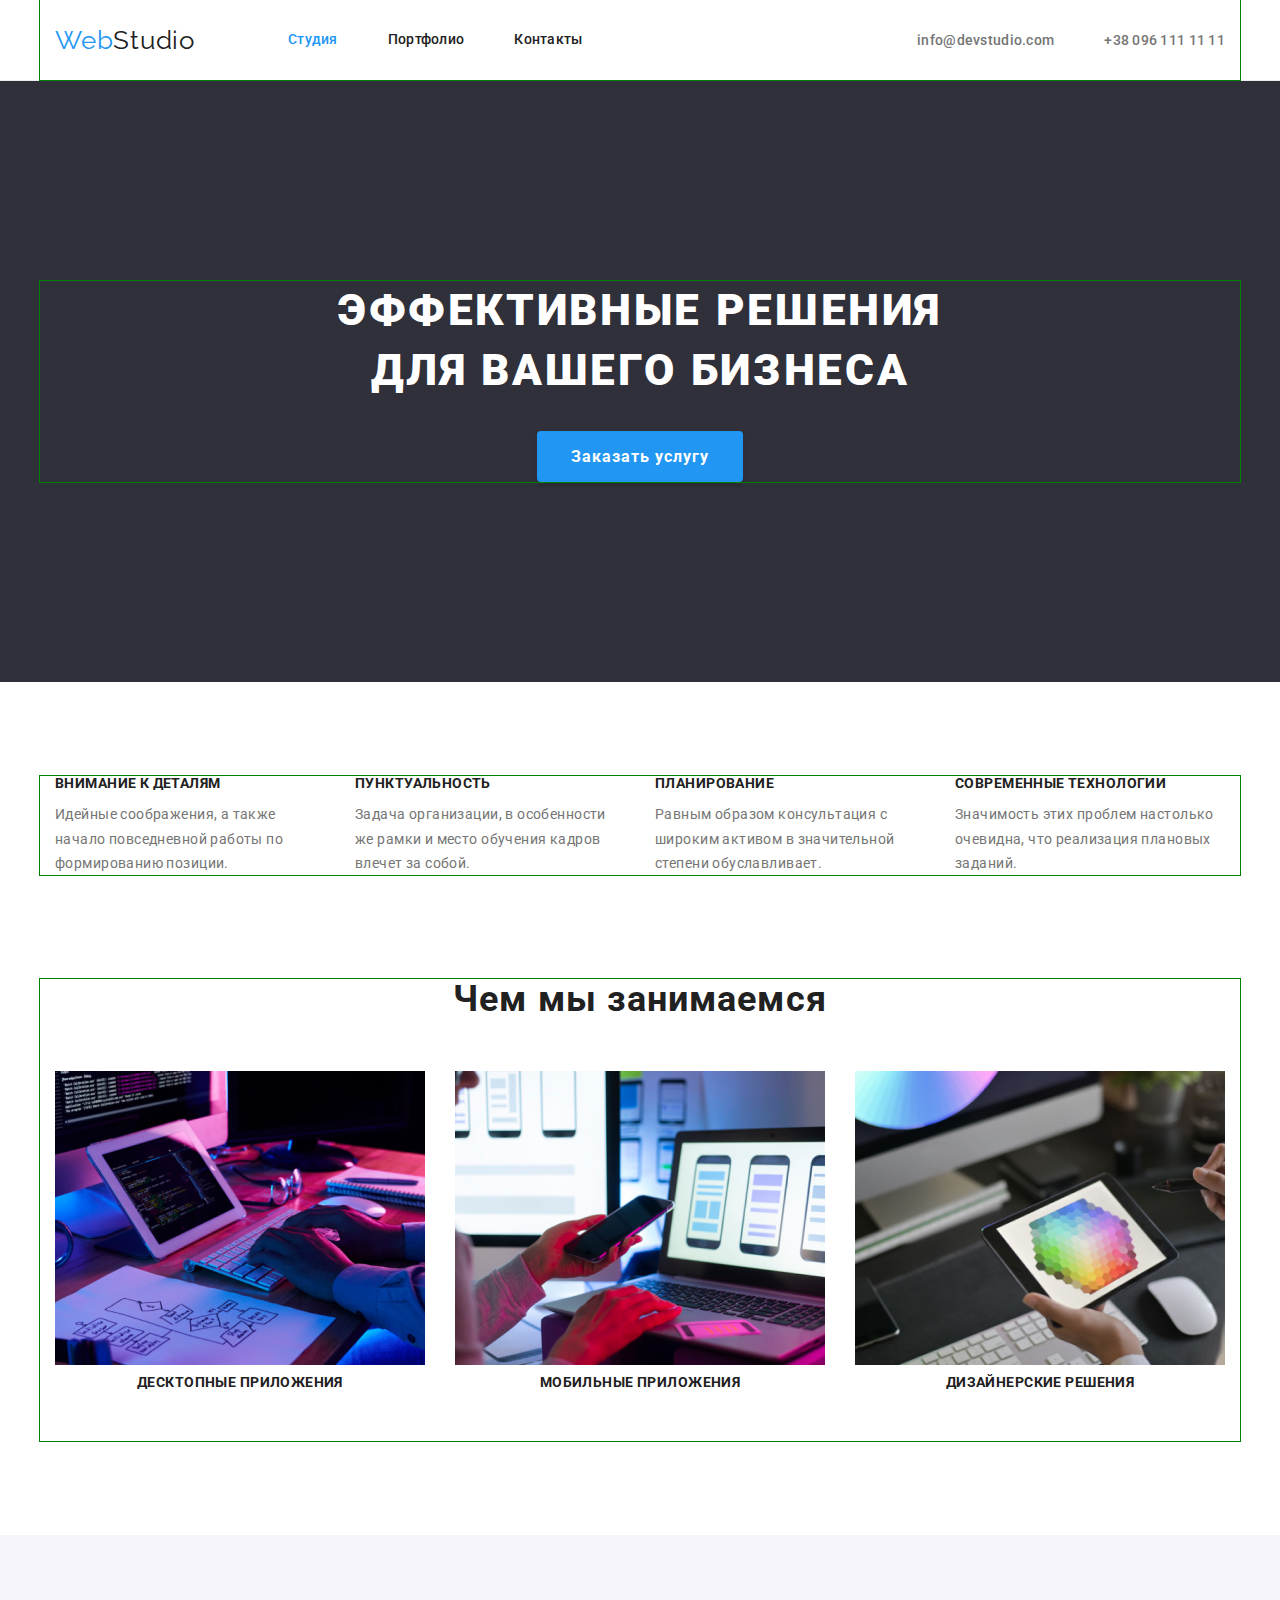
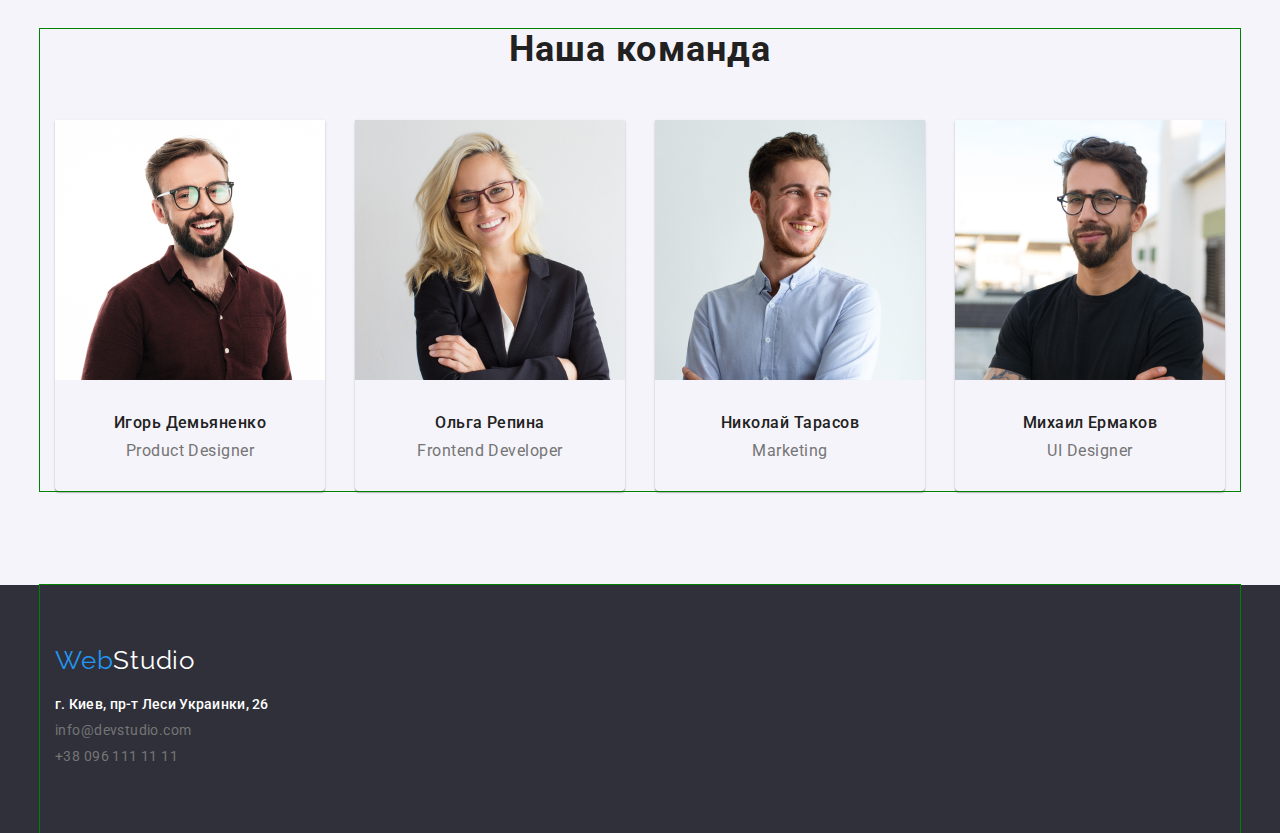
==== index.html @ 3be65207 "flex" ====
<!DOCTYPE html>
<html lang="ru">
  <head>
    <meta charset="UTF-8" />
    <meta name="viewport" content="width=device-width, initial-scale=1.0" />
    <title>Студия</title>
    <link
      href="https://fonts.googleapis.com/css2?family=Raleway:wght@700&family=Roboto:wght@400;500;700;900&display=swap"
      rel="stylesheet"
    />
    <link
      rel="stylesheet"
      href="https://cdnjs.cloudflare.com/ajax/libs/modern-normalize/1.0.0/modern-normalize.min.css"
    />
    <link rel="stylesheet" href="./css/styles.css" />
  </head>

  <!-- ШАПКА -->

  <body>
    <header class="header-page">
      <div class="container header">
        <nav class="navigation">
          <a class="logo" href="./index.html"><span class="web">Web</span>Studio</a>
          <ul class="list nav">
            <li class="link"><a href="./index.html" class="link-page current">Студия</a></li>
            <li class="link"><a href="./portfolio.html" class="link-page">Портфолио</a></li>
            <li class="link"><a href="#footer" class="link-page">Контакты</a></li>
          </ul>
        </nav>
        <ul class="list address">
          <li class="link"><a href="mailto:info@devstudio.com" class="link-contacts">info@devstudio.com</a></li>
          <li class="link"><a href="tel:380961111111" class="link-contacts">+38 096 111 11 11</a></li>
        </ul>
      </div>
    </header>

    <!--HERO-->

    <main>
      <section class="section hero">
        <div class="container hero">
          <h1 class="main">Эффективные решения<br />для вашего бизнеса</h1>
          <a href="" class="link-hero">Заказать услугу</a>
        </div>
      </section>

      <!--ОСОБЕННОСТИ-->

      <section class="section features">
        <div class="container">
          <h2 hidden>Особенности</h2>
          <ul class="list features">
            <li class="item-features">
              <h3 class="features">Внимание к деталям</h3>
              <p class="features-text">
                Идейные соображения, а также начало повседневной работы по формированию позиции.
              </p>
            </li>
            <li class="item-features">
              <h3 class="features">Пунктуальность</h3>
              <p class="features-text">
                Задача организации, в особенности же рамки и место обучения кадров влечет за собой.
              </p>
            </li>
            <li class="item-features">
              <h3 class="features">Планирование</h3>
              <p class="features-text">
                Равным образом консультация с широким активом в значительной степени обуславливает.
              </p>
            </li>
            <li class="item-features">
              <h3 class="features">Современные технологии</h3>
              <p class="features-text">Значимость этих проблем настолько очевидна, что реализация плановых заданий.</p>
            </li>
          </ul>
        </div>
      </section>

      <!--ЧЕМ МЫ ЗАНИМАЕМСЯ-->

      <section class="section">
        <div class="container">
          <h2 class="heading">Чем мы занимаемся</h2>
          <ul class="list heading">
            <li class="item-heading">
              <img src="./images/img-box1.jpg" width="370" alt="десктопные приложения" />
              <p class="heading-text">Десктопные приложения</p>
            </li>
            <li class="item-heading">
              <img src="./images/img-box2.jpg" width="370" alt="мобильные приложения" />
              <p class="heading-text">Мобильные приложения</p>
            </li>
            <li class="item-heading">
              <img src="./images/img-box3.jpg" width="370" alt="дизайнерские решения" />
              <p class="heading-text">Дизайнерские решения</p>
            </li>
          </ul>
        </div>
      </section>

      <!--НАША КОМАНДА-->

      <section class="section team">
        <div class="container">
          <h2 class="heading">Наша команда</h2>
          <ul class="list team">
            <li class="item-team">
              <img src="./images/img-command1.jpg" width="270" alt="Product Designer" />
              <div class="work-div">
                <h3 class="name">Игорь Демьяненко</h3>
                <p class="work">Product Designer</p>
              </div>
              <!-- <ul class="list">
                <li>
                  <a href="https://google.com" target="_blank" rel="noopener noreferrer"
                    ><img src="hfhfhfh" alt="ссылка на инстаграм"
                  /></a>
                </li>
                <li>
                  <a href="https://google.com" target="_blank" rel="noopener noreferrer"
                    ><img src="hfhfhfh" alt="ссылка на твиттер"
                  /></a>
                </li>
                <li>
                  <a href="https://google.com" target="_blank" rel="noopener noreferrer"
                    ><img src="hfhfhfh" alt="ссылка на фейсбук"
                  /></a>
                </li>
                <li>
                  <a href="https://google.com" target="_blank" rel="noopener noreferrer"
                    ><img src="hfhfhfh" alt="ссылка на линкедин"
                  /></a>
                </li>
              </ul>
            </li> -->
            </li>
            <li class="item-team">
              <img src="./images/img-command2.jpg" width="270" alt="Frontend Developer" />
              <div class="work-div">
                <h3 class="name">Ольга Репина</h3>
                <p class="work">Frontend Developer</p>
              </div>
              <!-- <ul class="list">
                <li>
                  <a href="https://google.com" target="_blank" rel="noopener noreferrer"
                    ><img src="hfhfhfh" alt="ссылка на инстаграм"
                  /></a>
                </li>
                <li>
                  <a href="https://google.com" target="_blank" rel="noopener noreferrer"
                    ><img src="hfhfhfh" alt="ссылка на твиттер"
                  /></a>
                </li>
                <li>
                  <a href="https://google.com" target="_blank" rel="noopener noreferrer"
                    ><img src="hfhfhfh" alt="ссылка на фейсбук"
                  /></a>
                </li>
                <li>
                  <a href="https://google.com" target="_blank" rel="noopener noreferrer"
                    ><img src="hfhfhfh" alt="ссылка на линкедин"
                  /></a>
                </li>
              </ul>-->
            </li>
            <li class="item-team">
              <img src="./images/img-command3.jpg" width="270" alt="Marketing" />
              <div class="work-div">
                <h3 class="name">Николай Тарасов</h3>
                <p class="work">Marketing</p>
              </div>
              <!-- <ul class="list">
                <li>
                  <a href="https://google.com" target="_blank" rel="noopener noreferrer"
                    ><img src="hfhfhfh" alt="ссылка на инстаграм"
                  /></a>
                </li>
                <li>
                  <a href="https://google.com" target="_blank" rel="noopener noreferrer"
                    ><img src="hfhfhfh" alt="ссылка на твиттер"
                  /></a>
                </li>
                <li>
                  <a href="https://google.com" target="_blank" rel="noopener noreferrer"
                    ><img src="hfhfhfh" alt="ссылка на фейсбук"
                  /></a>
                </li>
                <li>
                  <a href="https://google.com" target="_blank" rel="noopener noreferrer"
                    ><img src="hfhfhfh" alt="ссылка на линкедин"
                  /></a>
                </li>
              </ul> -->
            </li>
            <li class="item-team">
              <img src="./images/img-command4.jpg" width="270" alt="UI Designer" />
              <div class="work-div">
                <h3 class="name">Михаил Ермаков</h3>
                <p class="work">UI Designer</p>
              </div>
              <!-- <ul class="list">
                <li>
                  <a href="https://google.com" target="_blank" rel="noopener noreferrer"
                    ><img src="hfhfhfh" alt="ссылка на инстаграм"
                  /></a>
                </li>
                <li>
                  <a href="https://google.com" target="_blank" rel="noopener noreferrer"
                    ><img src="hfhfhfh" alt="ссылка на твиттер"
                  /></a>
                </li>
                <li>
                  <a href="https://google.com" target="_blank" rel="noopener noreferrer"
                    ><img src="hfhfhfh" alt="ссылка на фейсбук"
                  /></a>
                </li>
                <li>
                  <a href="https://google.com" target="_blank" rel="noopener noreferrer"
                    ><img src="hfhfhfh" alt="ссылка на линкедин"
                  /></a>
                </li>
              </ul> -->
            </li>
          </ul>
        </div>
      </section>

      <!--ПОСТОЯННЫЕ КЛИЕНТЫ-->
      <!-- <section>
        <h2 class="section-heading">Постоянные клиенты</h2>
        <ul class="list">
          <li>1</li>
          <li>2</li>
          <li>3</li>
          <li>4</li>
          <li>5</li>
          <li>6</li>
        </ul>
      </section> -->
    </main>

    <!-- FOOTER -->

    <footer class="footer-page" id="footer">
      <div class="container footer">
        <div class="logo-footer">
          <a class="logo down" href="./index.html"><span class="web">Web</span>Studio</a>
        </div>
        <address>
          <ul class="list">
            <li class="link-down">
              <a
                href="https://goo.gl/maps/tncFJS4bmtnmpcFF8"
                class="link-contacts address"
                target="_blank"
                rel="noopener noreferrer"
                >г. Киев, пр-т Леси Украинки, 26</a
              >
            </li>
            <li class="link-down">
              <a href="mailto:info@devstudio.com" class="link-contacts down">info@devstudio.com</a>
            </li>
            <li class="link-down"><a href="tel:380961111111" class="link-contacts down">+38 096 111 11 11</a></li>
          </ul>
        </address>
      </div>
    </footer>
  </body>
</html>
---- css/styles.css ----
:root {
  --primary-text-color: #212121;
  --secondary-text-color: #757575;
  --accent-color: #2196f3;
  --page-footer-color: #2f303a;
}

/* ВСЯ СТРАНИЦА */

body {
  background-color: #ffffff;
  color: var(--primary-text-color);
  font-family: Roboto, sans-serif;
  font-size: 14px;
  font-style: normal;

  margin-left: auto;
  margin-right: auto;
}
h1,
h2,
h3,
h4,
h5,
h6,
p {
  margin-top: 0;
  margin-bottom: 0;
}
.list {
  list-style: none;
  margin: 0;
  padding: 0;
}
.section {
  padding-top: 94px;
  padding-bottom: 94px;
}
.container {
  width: 1200px;
  padding-left: 15px;
  padding-right: 15px;
  margin-left: auto;
  margin-right: auto;
}
.heading {
  font-weight: 700;
  font-size: 36px;
  line-height: 1.16;
  text-align: center;
  letter-spacing: 0.03em;

  padding-bottom: 50px;
}
.list.features,
.list.heading,
.list.team,
.list.portfolio,
.list.content {
  display: flex;

  align-items: center;
}

/* ЛОГОТИП */

.logo {
  color: #212121;
  font-family: Raleway, sans-serif;
  font-size: 26px;
  line-height: 1.19;
  letter-spacing: 0.03em;
  text-decoration: none;
}
.web {
  color: #2196f3;
}
/* ШАПКА */
.link-page {
  font-weight: 500;
  font-size: 14px;
  line-height: 1.14;
  letter-spacing: 0.02em;
  color: var(--primary-text-color);
  text-decoration: none;

  display: block;
  padding-top: 32px;
  padding-bottom: 32px;
}
.list.nav {
  margin-left: 93px;
}
.link-page:hover,
.link-page:focus {
  color: var(--accent-color);
}
.link-page.current {
  color: var(--accent-color);
}
.link-contacts {
  font-weight: 500;
  line-height: 1.14;
  letter-spacing: 0.02em;
  color: var(--secondary-text-color);
  text-decoration: none;
}
.link-contacts:hover,
.link-contacts:focus {
  color: var(--accent-color);
}
.header-page {
  border-bottom: 1px solid #ececec;
}

/* ФУТЕР */

.footer-page {
  background-color: var(--page-footer-color);
}

.logo.down {
  color: #ffffff;
}
.container.footer {
  padding-top: 60px;
  padding-bottom: 60px;
}
.logo-footer {
  margin-bottom: 20px;
}
.link-contacts.down {
  font-weight: 400;
  line-height: 1.17;
  letter-spacing: 0.03em;
}
.link-down {
  margin-bottom: 9px;
  font-style: normal;
}
.link-contacts.address {
  color: #ffffff;
}
.link-contacts.address:hover,
.link-contacts.address:focus {
  color: var(--accent-color);
}
.list.nav {
  display: flex;
}
.list.address {
  display: flex;
}
.navigation {
  display: flex;
  align-items: center;
}
.container.header {
  display: flex;
  align-items: center;
  justify-content: space-between;
}
.list.nav .link + .link {
  margin-left: 50px;
}
.list.address .link + .link {
  margin-left: 50px;
}

/* HERO */

.section.hero {
  text-align: center;
  padding-bottom: 200px;
  padding-top: 200px;
  background-color: var(--page-footer-color);
}
.main {
  color: #fff;
  font-weight: 900;
  font-size: 44px;
  line-height: 1.36;
  text-align: center;
  letter-spacing: 0.06em;
  text-transform: uppercase;

  margin-bottom: 30px;
}
.link-hero {
  color: #ffffff;
  background-color: #2196f3;
  font-weight: 700;
  font-size: 16px;
  line-height: 1.85;
  letter-spacing: 0.06em;

  box-shadow: 0px 4px 4px rgba(0, 0, 0, 0.15);
  border-radius: 4px;
  border: none;
  text-decoration: none;

  padding: 11px 34px;
  display: inline-block;
  min-width: 200px;
}

/* ОСОБЕННОСТИ */

.features {
  font-weight: bold;
  font-size: 14px;
  line-height: 1.14;
  letter-spacing: 0.03em;
  text-transform: uppercase;

  margin-bottom: 10px;
}
.features-text {
  font-weight: 400;
  font-size: 14px;
  line-height: 1.74;
  letter-spacing: 0.03em;
  color: var(--secondary-text-color);
  text-transform: none;

  margin-top: 0;
  margin-bottom: 0;
}
.list.features {
  margin-left: -30px;
}
.item-features {
  margin-left: 30px;
  flex-basis: calc(100% / 4 - 30px);
}

/* ЧЕМ МЫ ЗАНИМАЕМСЯ */

.section.features {
  padding-bottom: 0px;
}
.heading-text {
  font-weight: bold;
  font-size: 14px;
  line-height: 1.14;
  text-align: center;
  letter-spacing: 0.03em;
  text-transform: uppercase;
}
.list.heading {
  margin-left: -30px;
}
.item-heading {
  width: 370px;
  margin-left: 30px;
  flex-basis: calc(100% / 3 - 30px);
}

/* НАША КОМАНДА */

.section.team {
  background-color: #f5f4fa;
}
.name {
  font-weight: 500;
  font-size: 16px;
  line-height: 1.18;
  letter-spacing: 0.03em;

  margin-bottom: 10px;
}
.work {
  font-weight: 400;
  font-size: 16px;
  line-height: 1.18;
  letter-spacing: 0.03em;
  color: var(--secondary-text-color);

  /* margin-bottom: 30px; */
}
/* .item-team img {
  padding-bottom: 30px;
} */

.work-div {
  padding-top: 30px;
  padding-bottom: 30px;
}

.list.team {
  margin-right: -30px;
  text-align: center;
}
.item-team {
  box-shadow: 0px 1px 3px rgba(0, 0, 0, 0.12), 0px 1px 1px rgba(0, 0, 0, 0.14), 0px 2px 1px rgba(0, 0, 0, 0.2);
  border-radius: 0px 0px 4px 4px;

  margin-right: 30px;
  width: calc(100% / 4 - 30px);
}
.item-team:nth-child(4n) {
  margin-right: 0;
}

/* ПОРТФОЛИО */

.button {
  color: var(--primary-text-color);
  background-color: #f5f4fa;
  font-weight: 500;
  font-size: 16px;
  line-height: 1.6;
  text-align: center;
  letter-spacing: 0.03em;
  border: none;
  border-radius: 4px;

  padding: 6px 22px;
  display: inline-block;
  min-width: 73px;
}
.button:hover,
.button:focus {
  background-color: var(--accent-color);
  color: #ffffff;
  box-shadow: 0px 3px 1px rgba(0, 0, 0, 0.1), 0px 1px 2px rgba(0, 0, 0, 0.08), 0px 2px 2px rgba(0, 0, 0, 0.12);
}
.list.portfolio {
  justify-content: center;
  margin-bottom: 50px;
}
.list.portfolio .item-portfolio + .item-portfolio {
  margin-left: 8px;
}
/* .item-content img {
  margin-bottom: 20px;
} */
.list.content {
  flex-wrap: wrap;
  margin-right: -30px;
}
.item-content {
  width: calc(100% / 3 - 30px);
  margin-right: 30px;

  margin-bottom: 30px;

  border: 1px solid #eeeeee;
}
.item-content:nth-child(3n) {
  margin-right: 0;
}
.item-content:nth-last-child(-n + 3) {
  margin-bottom: 0;
}
.company {
  color: var(--primary-text-color);
  font-weight: 700;
  font-size: 18px;
  line-height: 2;
  letter-spacing: 0.06em;

  margin-bottom: 4px;
  /* padding-left: 24px; */
  /* padding-top: 20px; */
}
.categories {
  color: var(--secondary-text-color);
  font-weight: normal;
  font-size: 16px;
  line-height: 1.87;
  letter-spacing: 0.03em;

  /* padding-left: 24px;
  padding-bottom: 20px; */
}
.text-content {
  padding-top: 20px;
  padding-bottom: 20px;
  padding-left: 24px;
}
.link-content {
  text-decoration: none;
}
.item-content:hover,
.item-content:focus {
  box-shadow: 0px 1px 1px rgba(0, 0, 0, 0.12), 0px 4px 4px rgba(0, 0, 0, 0.06), 1px 4px 6px rgba(0, 0, 0, 0.16);
}

.container {
  outline: 1px solid green;
}
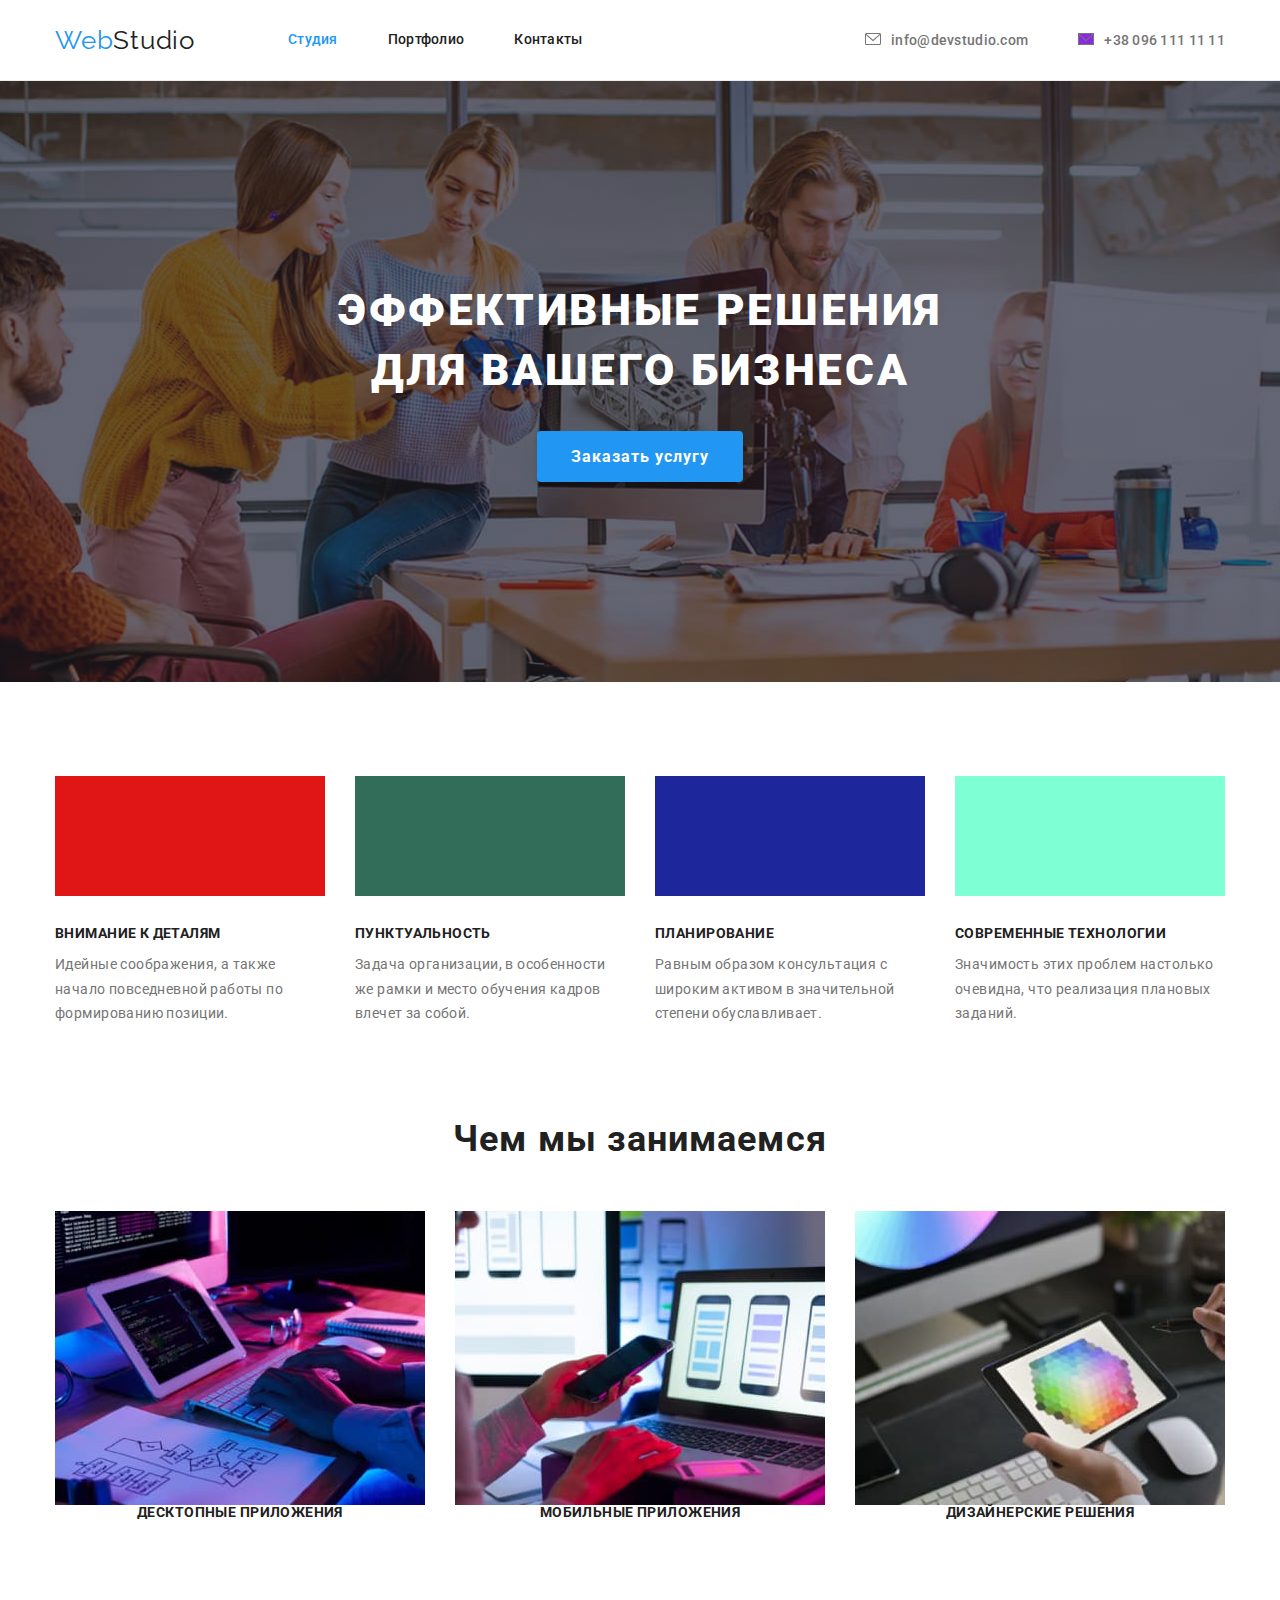
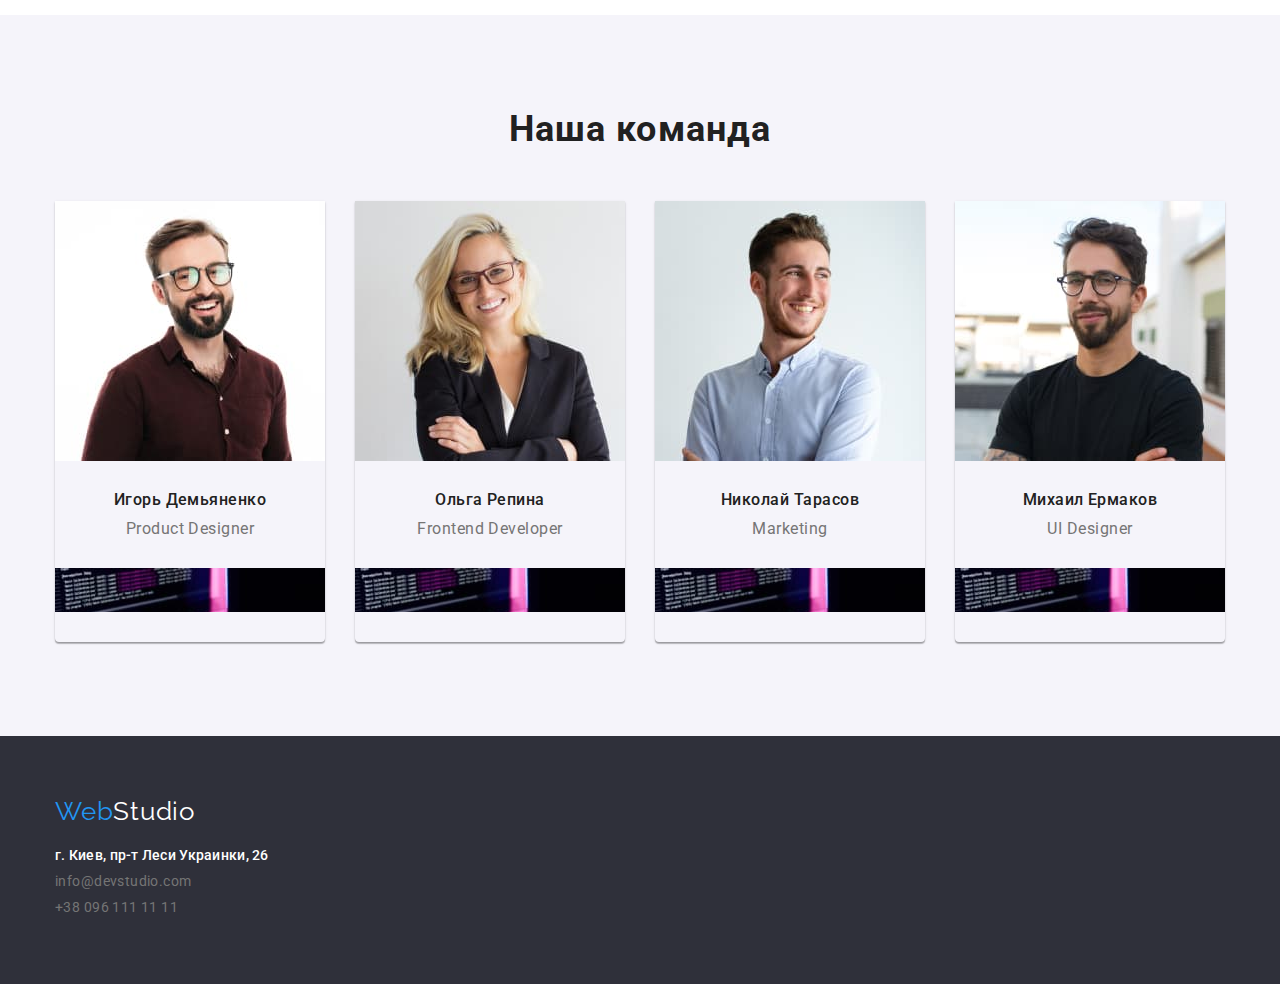
==== commit 26766867: "add background" ====
--- a/index.html
+++ b/index.html
@@ -52,25 +52,25 @@
           <h2 hidden>Особенности</h2>
           <ul class="list features">
             <li class="item-features">
-              <h3 class="features">Внимание к деталям</h3>
+              <h3 class="features-head">Внимание к деталям</h3>
               <p class="features-text">
                 Идейные соображения, а также начало повседневной работы по формированию позиции.
               </p>
             </li>
             <li class="item-features">
-              <h3 class="features">Пунктуальность</h3>
+              <h3 class="features-head">Пунктуальность</h3>
               <p class="features-text">
                 Задача организации, в особенности же рамки и место обучения кадров влечет за собой.
               </p>
             </li>
             <li class="item-features">
-              <h3 class="features">Планирование</h3>
+              <h3 class="features-head">Планирование</h3>
               <p class="features-text">
                 Равным образом консультация с широким активом в значительной степени обуславливает.
               </p>
             </li>
             <li class="item-features">
-              <h3 class="features">Современные технологии</h3>
+              <h3 class="features-head">Современные технологии</h3>
               <p class="features-text">Значимость этих проблем настолько очевидна, что реализация плановых заданий.</p>
             </li>
           </ul>
@@ -227,16 +227,19 @@
       </section>
 
       <!--ПОСТОЯННЫЕ КЛИЕНТЫ-->
-      <!-- <section>
-        <h2 class="section-heading">Постоянные клиенты</h2>
-        <ul class="list">
-          <li>1</li>
-          <li>2</li>
-          <li>3</li>
-          <li>4</li>
-          <li>5</li>
-          <li>6</li>
-        </ul>
+      <!-- 
+      <section class="section clients">
+        <div class="container">
+          <h2 class="heading">Постоянные клиенты</h2>
+          <ul class="list">
+            <li>1</li>
+            <li>2</li>
+            <li>3</li>
+            <li>4</li>
+            <li>5</li>
+            <li>6</li>
+          </ul>
+        </div>
       </section> -->
     </main>
 
--- a/css/styles.css
+++ b/css/styles.css
@@ -27,6 +27,10 @@
   margin-top: 0;
   margin-bottom: 0;
 }
+
+img {
+  display: block;
+}
 .list {
   list-style: none;
   margin: 0;
@@ -50,7 +54,7 @@
   text-align: center;
   letter-spacing: 0.03em;
 
-  padding-bottom: 50px;
+  margin-bottom: 50px;
 }
 .list.features,
 .list.heading,
@@ -173,7 +177,13 @@
   text-align: center;
   padding-bottom: 200px;
   padding-top: 200px;
+
   background-color: var(--page-footer-color);
+  background-image: linear-gradient(to right, rgba(47, 48, 58, 0.4), rgba(47, 48, 58, 0.4)),
+    url(../images/background.jpg);
+  background-repeat: no-repeat;
+  background-position: center;
+  background-size: cover;
 }
 .main {
   color: #fff;
@@ -206,7 +216,7 @@
 
 /* ОСОБЕННОСТИ */
 
-.features {
+.features-head {
   font-weight: bold;
   font-size: 14px;
   line-height: 1.14;
@@ -249,6 +259,7 @@
 }
 .list.heading {
   margin-left: -30px;
+  margin-bottom: 0;
 }
 .item-heading {
   width: 370px;
@@ -332,9 +343,10 @@
 .list.portfolio .item-portfolio + .item-portfolio {
   margin-left: 8px;
 }
-/* .item-content img {
-  margin-bottom: 20px;
-} */
+.item-content img {
+  width: 370px;
+  text-align: center;
+}
 .list.content {
   flex-wrap: wrap;
   margin-right: -30px;
@@ -344,8 +356,10 @@
   margin-right: 30px;
 
   margin-bottom: 30px;
-
+}
+.text-content {
   border: 1px solid #eeeeee;
+  padding: 20px 24px;
 }
 .item-content:nth-child(3n) {
   margin-right: 0;
@@ -361,8 +375,6 @@
   letter-spacing: 0.06em;
 
   margin-bottom: 4px;
-  /* padding-left: 24px; */
-  /* padding-top: 20px; */
 }
 .categories {
   color: var(--secondary-text-color);
@@ -370,14 +382,6 @@
   font-size: 16px;
   line-height: 1.87;
   letter-spacing: 0.03em;
-
-  /* padding-left: 24px;
-  padding-bottom: 20px; */
-}
-.text-content {
-  padding-top: 20px;
-  padding-bottom: 20px;
-  padding-left: 24px;
 }
 .link-content {
   text-decoration: none;
@@ -386,7 +390,63 @@
 .item-content:focus {
   box-shadow: 0px 1px 1px rgba(0, 0, 0, 0.12), 0px 4px 4px rgba(0, 0, 0, 0.06), 1px 4px 6px rgba(0, 0, 0, 0.16);
 }
-
-.container {
+/* .container {
   outline: 1px solid green;
-}
+} */
+
+/* ПСЕВДОЭЛЕМЕНТЫ */
+
+.list.address .link::before {
+  content: "";
+  display: inline-block;
+  background-size: cover;
+  justify-content: center;
+  height: 12px;
+  width: 16px;
+  margin-right: 10px;
+  background-position: center;
+  /* background-size: cover; */
+  background-image: url(../images/icon/mail.svg);
+  /* background-color: #e01616; */
+}
+.list.address .link:nth-child(2)::before {
+  background-color: blueviolet;
+}
+
+.item-features::before {
+  content: "";
+  height: 120px;
+  display: block;
+  margin-bottom: 30px;
+  background-color: #e01616;
+}
+
+.item-features:nth-child(2)::before {
+  background-color: rgb(49, 109, 89);
+}
+.item-features:nth-child(3)::before {
+  background-color: rgb(30, 38, 156);
+}
+.item-features:nth-child(4)::before {
+  background-color: aquamarine;
+}
+
+.item-team::after {
+  content: "";
+  height: 44px;
+  display: block;
+  margin-bottom: 30px;
+  background-image: url(../images/img-box1.jpg);
+  background-color: #753232;
+}
+/* 
+.item-team:nth-child(2)::after {
+  background-image: url(../images/img-box2.jpg);
+  background-color: rgb(29, 209, 23);
+}
+.item-team:nth-child(3)::after {
+  background-color: rgb(66, 21, 172);
+}
+.item-team:nth-child(4)::after {
+  background-color: rgb(183, 199, 43);
+} */
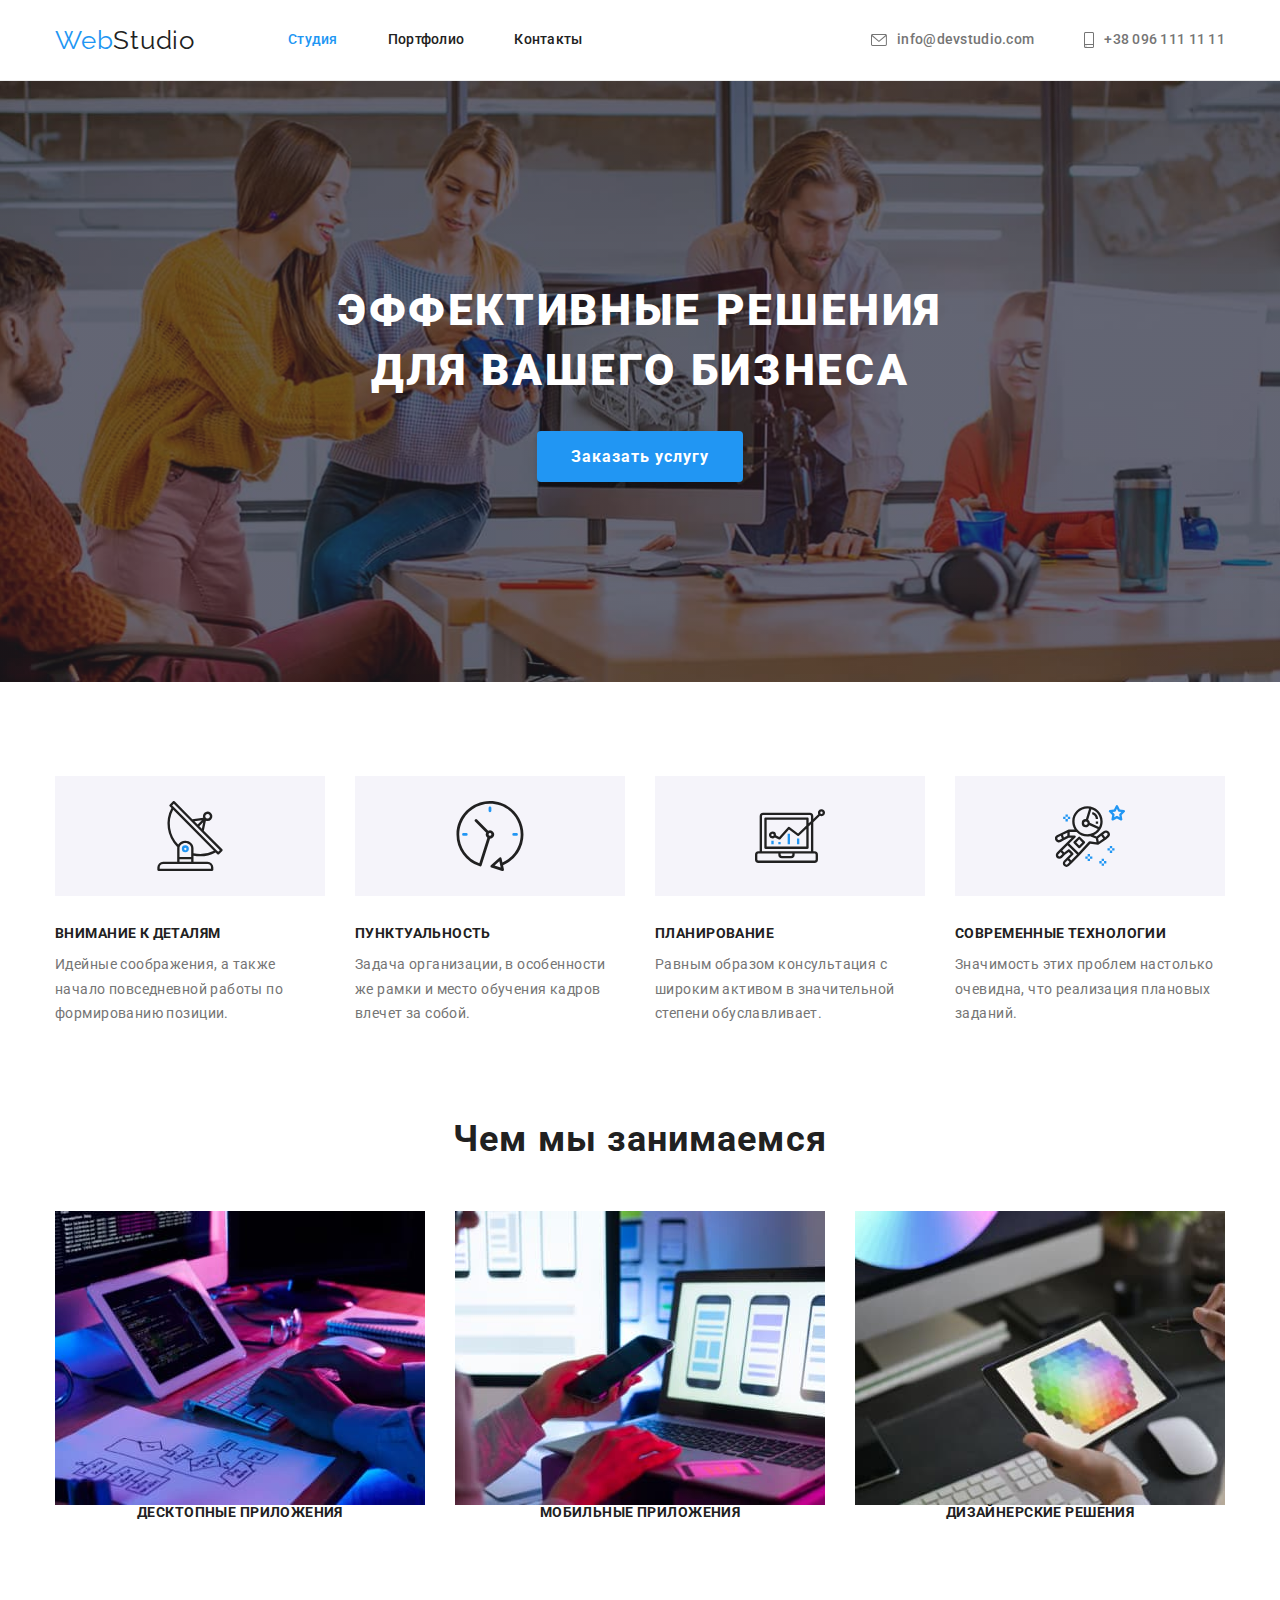
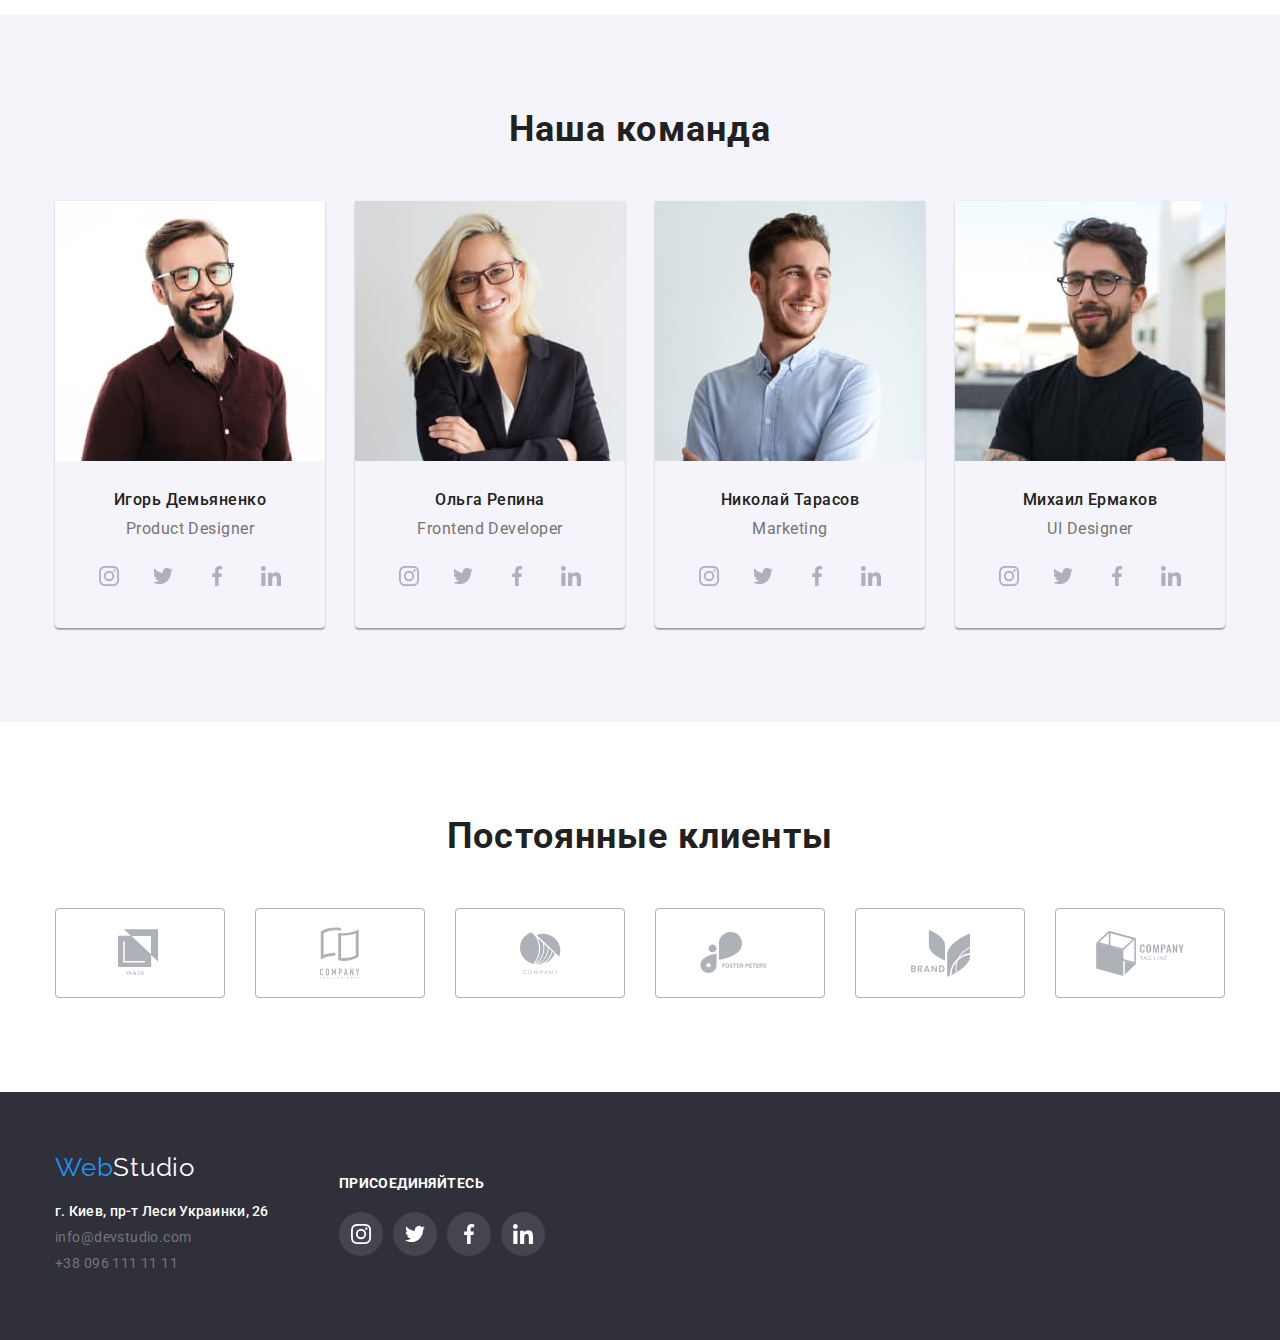
==== commit 6a3da712: "optimized pictures and add icons" ====
--- a/index.html
+++ b/index.html
@@ -28,9 +28,21 @@
             <li class="link"><a href="#footer" class="link-page">Контакты</a></li>
           </ul>
         </nav>
-        <ul class="list address">
-          <li class="link"><a href="mailto:info@devstudio.com" class="link-contacts">info@devstudio.com</a></li>
-          <li class="link"><a href="tel:380961111111" class="link-contacts">+38 096 111 11 11</a></li>
+        <ul class="list address up">
+          <li class="link">
+            <a href="mailto:info@devstudio.com" class="link-contacts up"
+              ><svg class="icon-address" width="16px" height="12px">
+                <use href="./images/icon/sprite.svg#icon-mail"></use></svg
+              >info@devstudio.com</a
+            >
+          </li>
+          <li class="link">
+            <a href="tel:380961111111" class="link-contacts up"
+              ><svg class="icon-address" width="10px" height="16px">
+                <use href="./images/icon/sprite.svg#icon-smartphone"></use></svg
+              >+38 096 111 11 11</a
+            >
+          </li>
         </ul>
       </div>
     </header>
@@ -110,163 +122,239 @@
               <div class="work-div">
                 <h3 class="name">Игорь Демьяненко</h3>
                 <p class="work">Product Designer</p>
+                <ul class="list social">
+                  <li>
+                    <a class="link-social" href=""
+                      ><svg class="icon-social" width="20px" height="20px">
+                        <use href="./images/icon/sprite.svg#icon-instagram"></use></svg
+                    ></a>
+                  </li>
+                  <li>
+                    <a class="link-social" href=""
+                      ><svg class="icon-social" width="20px" height="20px">
+                        <use href="./images/icon/sprite.svg#icon-twitter"></use></svg
+                    ></a>
+                  </li>
+                  <li>
+                    <a class="link-social" href=""
+                      ><svg class="icon-social" width="20px" height="20px">
+                        <use href="./images/icon/sprite.svg#icon-facebook"></use></svg
+                    ></a>
+                  </li>
+                  <li>
+                    <a class="link-social" href=""
+                      ><svg class="icon-social" width="20px" height="20px">
+                        <use href="./images/icon/sprite.svg#icon-linkedin"></use></svg
+                    ></a>
+                  </li>
+                </ul>
               </div>
-              <!-- <ul class="list">
-                <li>
-                  <a href="https://google.com" target="_blank" rel="noopener noreferrer"
-                    ><img src="hfhfhfh" alt="ссылка на инстаграм"
-                  /></a>
-                </li>
-                <li>
-                  <a href="https://google.com" target="_blank" rel="noopener noreferrer"
-                    ><img src="hfhfhfh" alt="ссылка на твиттер"
-                  /></a>
-                </li>
-                <li>
-                  <a href="https://google.com" target="_blank" rel="noopener noreferrer"
-                    ><img src="hfhfhfh" alt="ссылка на фейсбук"
-                  /></a>
-                </li>
-                <li>
-                  <a href="https://google.com" target="_blank" rel="noopener noreferrer"
-                    ><img src="hfhfhfh" alt="ссылка на линкедин"
-                  /></a>
-                </li>
-              </ul>
-            </li> -->
             </li>
             <li class="item-team">
               <img src="./images/img-command2.jpg" width="270" alt="Frontend Developer" />
               <div class="work-div">
                 <h3 class="name">Ольга Репина</h3>
                 <p class="work">Frontend Developer</p>
+                <ul class="list social">
+                  <li>
+                    <a class="link-social" href=""
+                      ><svg class="icon-social" width="20px" height="20px">
+                        <use href="./images/icon/sprite.svg#icon-instagram"></use></svg
+                    ></a>
+                  </li>
+                  <li>
+                    <a class="link-social" href=""
+                      ><svg class="icon-social" width="20px" height="20px">
+                        <use href="./images/icon/sprite.svg#icon-twitter"></use></svg
+                    ></a>
+                  </li>
+                  <li>
+                    <a class="link-social" href=""
+                      ><svg class="icon-social" width="20px" height="20px">
+                        <use href="./images/icon/sprite.svg#icon-facebook"></use></svg
+                    ></a>
+                  </li>
+                  <li>
+                    <a class="link-social" href=""
+                      ><svg class="icon-social" width="20px" height="20px">
+                        <use href="./images/icon/sprite.svg#icon-linkedin"></use></svg
+                    ></a>
+                  </li>
+                </ul>
               </div>
-              <!-- <ul class="list">
-                <li>
-                  <a href="https://google.com" target="_blank" rel="noopener noreferrer"
-                    ><img src="hfhfhfh" alt="ссылка на инстаграм"
-                  /></a>
-                </li>
-                <li>
-                  <a href="https://google.com" target="_blank" rel="noopener noreferrer"
-                    ><img src="hfhfhfh" alt="ссылка на твиттер"
-                  /></a>
-                </li>
-                <li>
-                  <a href="https://google.com" target="_blank" rel="noopener noreferrer"
-                    ><img src="hfhfhfh" alt="ссылка на фейсбук"
-                  /></a>
-                </li>
-                <li>
-                  <a href="https://google.com" target="_blank" rel="noopener noreferrer"
-                    ><img src="hfhfhfh" alt="ссылка на линкедин"
-                  /></a>
-                </li>
-              </ul>-->
             </li>
             <li class="item-team">
               <img src="./images/img-command3.jpg" width="270" alt="Marketing" />
               <div class="work-div">
                 <h3 class="name">Николай Тарасов</h3>
                 <p class="work">Marketing</p>
+                <ul class="list social">
+                  <li>
+                    <a class="link-social" href=""
+                      ><svg class="icon-social" width="20px" height="20px">
+                        <use href="./images/icon/sprite.svg#icon-instagram"></use></svg
+                    ></a>
+                  </li>
+                  <li>
+                    <a class="link-social" href=""
+                      ><svg class="icon-social" width="20px" height="20px">
+                        <use href="./images/icon/sprite.svg#icon-twitter"></use></svg
+                    ></a>
+                  </li>
+                  <li>
+                    <a class="link-social" href=""
+                      ><svg class="icon-social" width="20px" height="20px">
+                        <use href="./images/icon/sprite.svg#icon-facebook"></use></svg
+                    ></a>
+                  </li>
+                  <li>
+                    <a class="link-social" href=""
+                      ><svg class="icon-social" width="20px" height="20px">
+                        <use href="./images/icon/sprite.svg#icon-linkedin"></use></svg
+                    ></a>
+                  </li>
+                </ul>
               </div>
-              <!-- <ul class="list">
-                <li>
-                  <a href="https://google.com" target="_blank" rel="noopener noreferrer"
-                    ><img src="hfhfhfh" alt="ссылка на инстаграм"
-                  /></a>
-                </li>
-                <li>
-                  <a href="https://google.com" target="_blank" rel="noopener noreferrer"
-                    ><img src="hfhfhfh" alt="ссылка на твиттер"
-                  /></a>
-                </li>
-                <li>
-                  <a href="https://google.com" target="_blank" rel="noopener noreferrer"
-                    ><img src="hfhfhfh" alt="ссылка на фейсбук"
-                  /></a>
-                </li>
-                <li>
-                  <a href="https://google.com" target="_blank" rel="noopener noreferrer"
-                    ><img src="hfhfhfh" alt="ссылка на линкедин"
-                  /></a>
-                </li>
-              </ul> -->
             </li>
             <li class="item-team">
               <img src="./images/img-command4.jpg" width="270" alt="UI Designer" />
               <div class="work-div">
                 <h3 class="name">Михаил Ермаков</h3>
                 <p class="work">UI Designer</p>
+                <ul class="list social">
+                  <li>
+                    <a class="link-social" href=""
+                      ><svg class="icon-social" width="20px" height="20px">
+                        <use href="./images/icon/sprite.svg#icon-instagram"></use></svg
+                    ></a>
+                  </li>
+                  <li>
+                    <a class="link-social" href=""
+                      ><svg class="icon-social" width="20px" height="20px">
+                        <use href="./images/icon/sprite.svg#icon-twitter"></use></svg
+                    ></a>
+                  </li>
+                  <li>
+                    <a class="link-social" href=""
+                      ><svg class="icon-social" width="20px" height="20px">
+                        <use href="./images/icon/sprite.svg#icon-facebook"></use></svg
+                    ></a>
+                  </li>
+                  <li>
+                    <a class="link-social" href=""
+                      ><svg class="icon-social" width="20px" height="20px">
+                        <use href="./images/icon/sprite.svg#icon-linkedin"></use></svg
+                    ></a>
+                  </li>
+                </ul>
               </div>
-              <!-- <ul class="list">
-                <li>
-                  <a href="https://google.com" target="_blank" rel="noopener noreferrer"
-                    ><img src="hfhfhfh" alt="ссылка на инстаграм"
-                  /></a>
-                </li>
-                <li>
-                  <a href="https://google.com" target="_blank" rel="noopener noreferrer"
-                    ><img src="hfhfhfh" alt="ссылка на твиттер"
-                  /></a>
-                </li>
-                <li>
-                  <a href="https://google.com" target="_blank" rel="noopener noreferrer"
-                    ><img src="hfhfhfh" alt="ссылка на фейсбук"
-                  /></a>
-                </li>
-                <li>
-                  <a href="https://google.com" target="_blank" rel="noopener noreferrer"
-                    ><img src="hfhfhfh" alt="ссылка на линкедин"
-                  /></a>
-                </li>
-              </ul> -->
             </li>
           </ul>
         </div>
       </section>
 
       <!--ПОСТОЯННЫЕ КЛИЕНТЫ-->
-      <!-- 
+
       <section class="section clients">
-        <div class="container">
+        <div class="container clients">
           <h2 class="heading">Постоянные клиенты</h2>
-          <ul class="list">
-            <li>1</li>
-            <li>2</li>
-            <li>3</li>
-            <li>4</li>
-            <li>5</li>
-            <li>6</li>
-          </ul>
-        </div>
-      </section> -->
+          <ul class="list clients">
+            <li class="item-clients">
+              <a class="link-clients" href=""
+                ><svg class="icon-clients" width="44.27px" height="49.23px">
+                  <use href="./images/icon/sprite.svg#icon-logo-1"></use></svg
+              ></a>
+            </li>
+            <li class="item-clients">
+              <a class="link-clients" href=""
+                ><svg class="icon-clients" width="40px" height="52px">
+                  <use href="./images/icon/sprite.svg#icon-logo-2"></use></svg
+              ></a>
+            </li>
+            <li class="item-clients">
+              <a class="link-clients" href=""
+                ><svg class="icon-clients" width="41px" height="42.6px">
+                  <use href="./images/icon/sprite.svg#icon-logo-3"></use></svg
+              ></a>
+            </li>
+            <li class="item-clients">
+              <a class="link-clients" href=""
+                ><svg class="icon-clients" width="79.66px" height="42.02px">
+                  <use href="./images/icon/sprite.svg#icon-logo-4"></use></svg
+              ></a>
+            </li>
+            <li class="item-clients">
+              <a class="link-clients" href=""
+                ><svg class="icon-clients" width="59px" height="47px">
+                  <use href="./images/icon/sprite.svg#icon-logo-5"></use></svg
+              ></a>
+            </li>
+            <li class="item-clients">
+              <a class="link-clients" href=""
+                ><svg class="icon-clients" width="88.48px" height="45.44px">
+                  <use href="./images/icon/sprite.svg#icon-logo-6"></use></svg
+              ></a>
+            </li>
+          </ul>
+        </div>
+      </section>
     </main>
 
     <!-- FOOTER -->
 
     <footer class="footer-page" id="footer">
       <div class="container footer">
-        <div class="logo-footer">
-          <a class="logo down" href="./index.html"><span class="web">Web</span>Studio</a>
-        </div>
-        <address>
-          <ul class="list">
-            <li class="link-down">
-              <a
-                href="https://goo.gl/maps/tncFJS4bmtnmpcFF8"
-                class="link-contacts address"
-                target="_blank"
-                rel="noopener noreferrer"
-                >г. Киев, пр-т Леси Украинки, 26</a
-              >
-            </li>
-            <li class="link-down">
-              <a href="mailto:info@devstudio.com" class="link-contacts down">info@devstudio.com</a>
-            </li>
-            <li class="link-down"><a href="tel:380961111111" class="link-contacts down">+38 096 111 11 11</a></li>
-          </ul>
-        </address>
+        <div class="address-footer">
+          <div class="logo-footer">
+            <a class="logo down" href="./index.html"><span class="web">Web</span>Studio</a>
+          </div>
+          <address>
+            <ul class="list">
+              <li class="link-down">
+                <a
+                  href="https://goo.gl/maps/tncFJS4bmtnmpcFF8"
+                  class="link-contacts address"
+                  target="_blank"
+                  rel="noopener noreferrer"
+                  >г. Киев, пр-т Леси Украинки, 26</a
+                >
+              </li>
+              <li class="link-down">
+                <a href="mailto:info@devstudio.com" class="link-contacts down">info@devstudio.com</a>
+              </li>
+              <li class="link-down"><a href="tel:380961111111" class="link-contacts down">+38 096 111 11 11</a></li>
+            </ul>
+          </address>
+        </div>
+        <div class="social-footer">
+          <h2 class="features-head">Присоединяйтесь</h2>
+          <ul class="list social footer">
+            <li>
+              <a class="link-social footer" href=""
+                ><svg class="icon-social" width="20px" height="20px">
+                  <use href="./images/icon/sprite.svg#icon-instagram"></use></svg
+              ></a>
+            </li>
+            <li>
+              <a class="link-social footer" href=""
+                ><svg class="icon-social" width="20px" height="20px">
+                  <use href="./images/icon/sprite.svg#icon-twitter"></use></svg
+              ></a>
+            </li>
+            <li>
+              <a class="link-social footer" href=""
+                ><svg class="icon-social" width="20px" height="20px">
+                  <use href="./images/icon/sprite.svg#icon-facebook"></use></svg
+              ></a>
+            </li>
+            <li>
+              <a class="link-social footer" href=""
+                ><svg class="icon-social" width="20px" height="20px">
+                  <use href="./images/icon/sprite.svg#icon-linkedin"></use></svg
+              ></a>
+            </li>
+          </ul>
+        </div>
       </div>
     </footer>
   </body>
--- a/css/styles.css
+++ b/css/styles.css
@@ -60,9 +60,10 @@
 .list.heading,
 .list.team,
 .list.portfolio,
-.list.content {
-  display: flex;
-
+.list.content,
+.list.clients,
+.list.address.up {
+  display: flex;
   align-items: center;
 }
 
@@ -80,6 +81,7 @@
   color: #2196f3;
 }
 /* ШАПКА */
+
 .link-page {
   font-weight: 500;
   font-size: 14px;
@@ -117,58 +119,22 @@
   border-bottom: 1px solid #ececec;
 }
 
-/* ФУТЕР */
-
-.footer-page {
-  background-color: var(--page-footer-color);
-}
-
-.logo.down {
-  color: #ffffff;
-}
-.container.footer {
-  padding-top: 60px;
-  padding-bottom: 60px;
-}
-.logo-footer {
-  margin-bottom: 20px;
-}
-.link-contacts.down {
-  font-weight: 400;
-  line-height: 1.17;
-  letter-spacing: 0.03em;
-}
-.link-down {
-  margin-bottom: 9px;
-  font-style: normal;
-}
-.link-contacts.address {
-  color: #ffffff;
-}
-.link-contacts.address:hover,
-.link-contacts.address:focus {
-  color: var(--accent-color);
-}
-.list.nav {
-  display: flex;
-}
-.list.address {
-  display: flex;
-}
-.navigation {
-  display: flex;
-  align-items: center;
-}
-.container.header {
-  display: flex;
-  align-items: center;
-  justify-content: space-between;
-}
-.list.nav .link + .link {
-  margin-left: 50px;
-}
-.list.address .link + .link {
-  margin-left: 50px;
+/* ИКОНКИ В ШАПКЕ */
+
+.link-contacts.up {
+  display: inline-flex;
+  align-items: center;
+
+  padding-top: 32px;
+  padding-bottom: 32px;
+
+  fill: var(--secondary-text-color);
+}
+.link-contacts.up:hover {
+  fill: var(--accent-color);
+}
+.icon-address {
+  margin-right: 10px;
 }
 
 /* HERO */
@@ -244,6 +210,30 @@
   flex-basis: calc(100% / 4 - 30px);
 }
 
+/* ПСЕВДОЭЛЕМЕНТЫ */
+
+.item-features::before {
+  content: "";
+  height: 120px;
+  display: block;
+  margin-bottom: 30px;
+
+  background-color: #f5f4fa;
+  background-repeat: no-repeat;
+  background-position: center;
+
+  background-image: url(../images/icon/Vector.svg);
+}
+.item-features:nth-child(2)::before {
+  background-image: url(../images/icon/clock\ .svg);
+}
+.item-features:nth-child(3)::before {
+  background-image: url(../images/icon/Vector\ 3.svg);
+}
+.item-features:nth-child(4)::before {
+  background-image: url(../images/icon/astronaut\ .svg);
+}
+
 /* ЧЕМ МЫ ЗАНИМАЕМСЯ */
 
 .section.features {
@@ -286,18 +276,11 @@
   line-height: 1.18;
   letter-spacing: 0.03em;
   color: var(--secondary-text-color);
-
-  /* margin-bottom: 30px; */
-}
-/* .item-team img {
-  padding-bottom: 30px;
-} */
-
+}
 .work-div {
   padding-top: 30px;
   padding-bottom: 30px;
 }
-
 .list.team {
   margin-right: -30px;
   text-align: center;
@@ -311,6 +294,34 @@
 }
 .item-team:nth-child(4n) {
   margin-right: 0;
+}
+
+/* CСЫЛКИ НА СОЦ СЕТИ */
+
+.list.social {
+  display: flex;
+  justify-content: center;
+  margin-top: 16px;
+}
+.list.social li {
+  width: 44px;
+  height: 44px;
+}
+.list.social li + li {
+  margin-left: 10px;
+}
+.link-social {
+  display: flex;
+  width: 44px;
+  height: 44px;
+  border-radius: 50%;
+  justify-content: center;
+  align-items: center;
+  fill: #afb1b8;
+}
+.link-social:hover {
+  background-color: var(--accent-color);
+  fill: #fff;
 }
 
 /* ПОРТФОЛИО */
@@ -394,59 +405,108 @@
   outline: 1px solid green;
 } */
 
-/* ПСЕВДОЭЛЕМЕНТЫ */
-
-.list.address .link::before {
-  content: "";
-  display: inline-block;
-  background-size: cover;
+/* ПОСТОЯННЫЕ КЛИЕНТЫ */
+
+.list.clients {
+  align-items: center;
   justify-content: center;
-  height: 12px;
-  width: 16px;
-  margin-right: 10px;
-  background-position: center;
-  /* background-size: cover; */
-  background-image: url(../images/icon/mail.svg);
-  /* background-color: #e01616; */
-}
-.list.address .link:nth-child(2)::before {
-  background-color: blueviolet;
-}
-
-.item-features::before {
-  content: "";
-  height: 120px;
-  display: block;
-  margin-bottom: 30px;
-  background-color: #e01616;
-}
-
-.item-features:nth-child(2)::before {
-  background-color: rgb(49, 109, 89);
-}
-.item-features:nth-child(3)::before {
-  background-color: rgb(30, 38, 156);
-}
-.item-features:nth-child(4)::before {
-  background-color: aquamarine;
-}
-
-.item-team::after {
-  content: "";
-  height: 44px;
-  display: block;
-  margin-bottom: 30px;
-  background-image: url(../images/img-box1.jpg);
-  background-color: #753232;
-}
-/* 
-.item-team:nth-child(2)::after {
-  background-image: url(../images/img-box2.jpg);
-  background-color: rgb(29, 209, 23);
-}
-.item-team:nth-child(3)::after {
-  background-color: rgb(66, 21, 172);
-}
-.item-team:nth-child(4)::after {
-  background-color: rgb(183, 199, 43);
+}
+
+.link-clients {
+  display: flex;
+  align-items: center;
+  justify-content: center;
+
+  width: 170px;
+  height: 90px;
+
+  fill: #afb1b8;
+
+  border: 1px solid #afb1b8;
+  box-sizing: border-box;
+  border-radius: 4px;
+}
+.link-clients:hover {
+  fill: var(--accent-color);
+  border-color: var(--accent-color);
+}
+/* .item-clients {
+  width: calc(100% - 30px / 6);
 } */
+.item-clients:not(:last-child) {
+  margin-right: 30px;
+}
+
+/* ФУТЕР */
+
+.footer-page {
+  background-color: var(--page-footer-color);
+}
+.logo.down {
+  color: #ffffff;
+}
+.container.footer {
+  padding-top: 60px;
+  padding-bottom: 60px;
+}
+.logo-footer {
+  margin-bottom: 20px;
+}
+.link-contacts.down {
+  font-weight: 400;
+  line-height: 1.17;
+  letter-spacing: 0.03em;
+}
+.link-down {
+  margin-bottom: 9px;
+  font-style: normal;
+}
+.link-contacts.address {
+  color: #ffffff;
+}
+.link-contacts.address:hover,
+.link-contacts.address:focus {
+  color: var(--accent-color);
+}
+.list.nav,
+.list.address,
+.navigation {
+  display: flex;
+  align-items: center;
+}
+.container.header {
+  display: flex;
+  align-items: center;
+  justify-content: space-between;
+}
+.list.nav .link + .link {
+  margin-left: 50px;
+}
+.list.address .link + .link {
+  margin-left: 50px;
+}
+
+/* ФУТЕР ФЛЕКС */
+
+.container.footer {
+  display: flex;
+  align-items: center;
+  justify-content: start;
+}
+.social-footer {
+  margin-left: 70px;
+}
+.social-footer h2 {
+  color: #fff;
+  margin-bottom: 20px;
+}
+.list.social.footer {
+  margin-top: 0;
+}
+.link-social.footer {
+  fill: #fff;
+  background-color: rgba(255, 255, 255, 0.1);
+}
+.link-social.footer:hover {
+  background-color: var(--accent-color);
+}
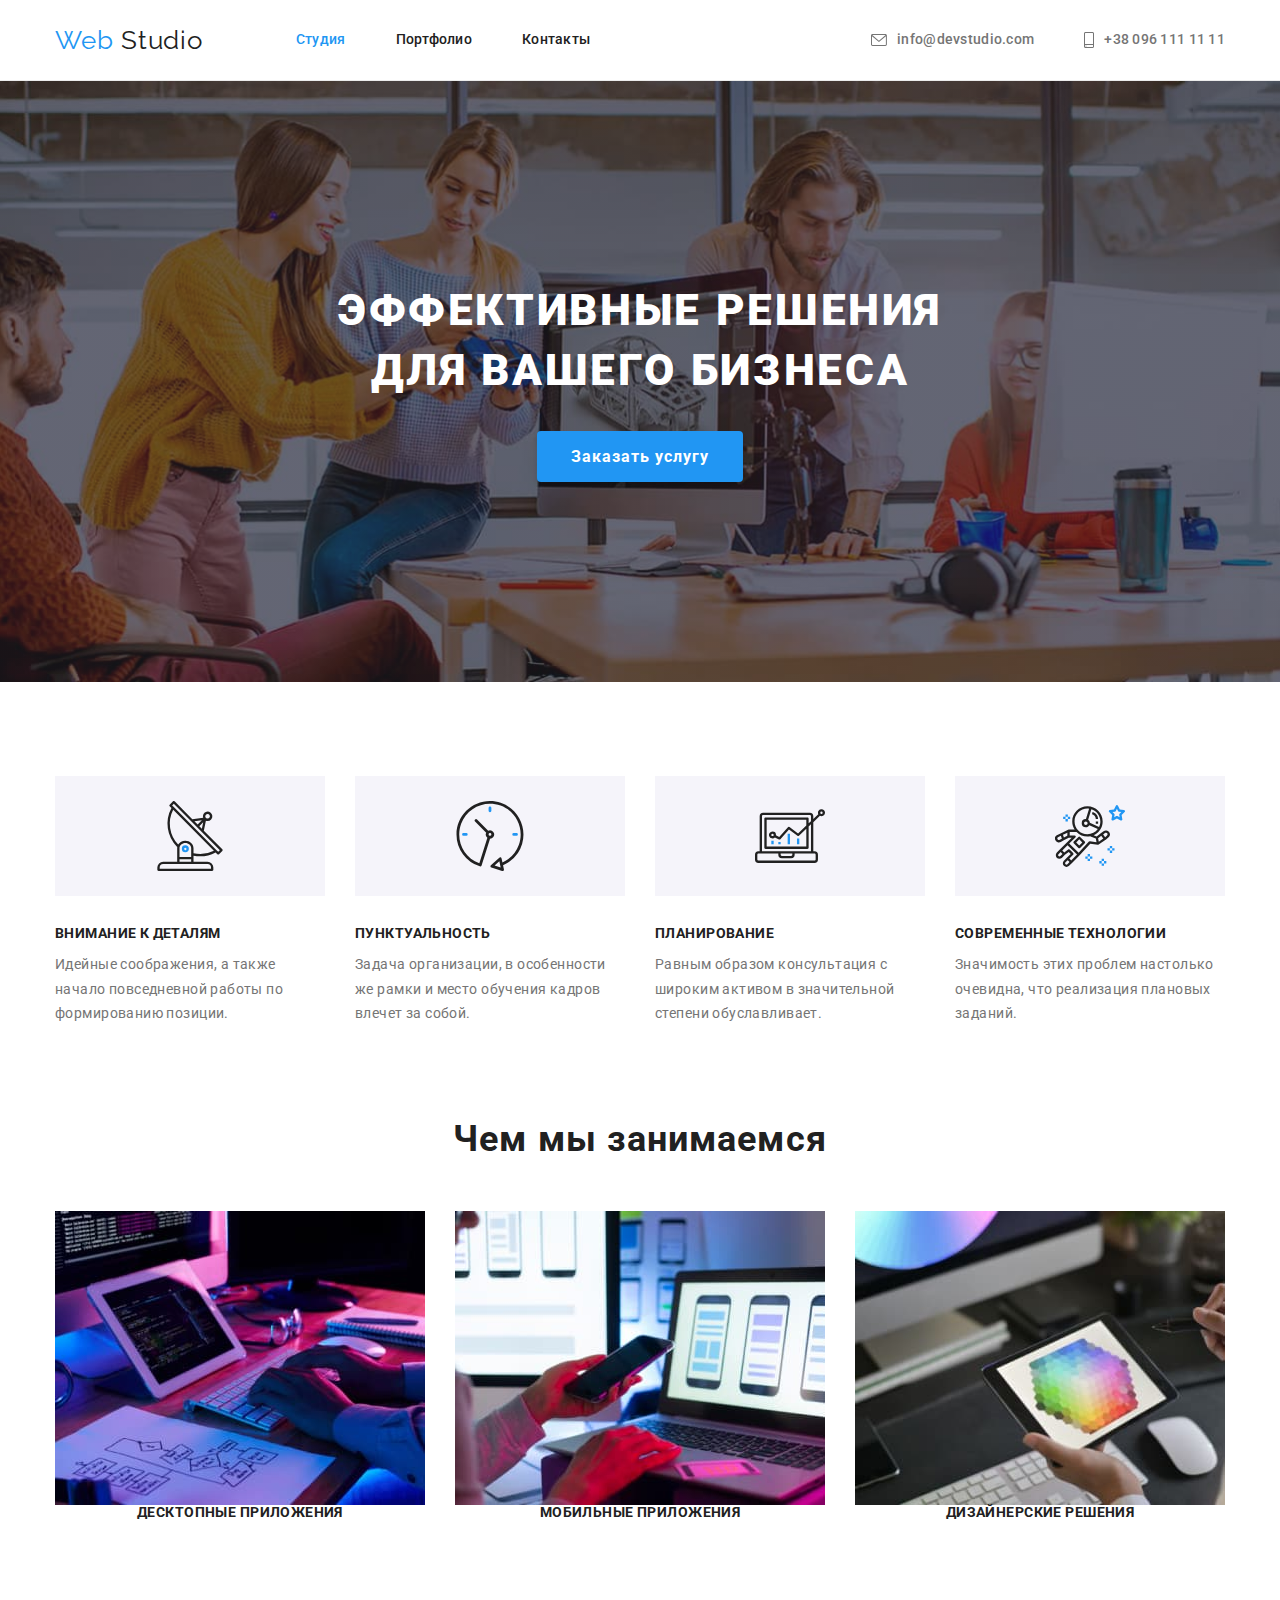
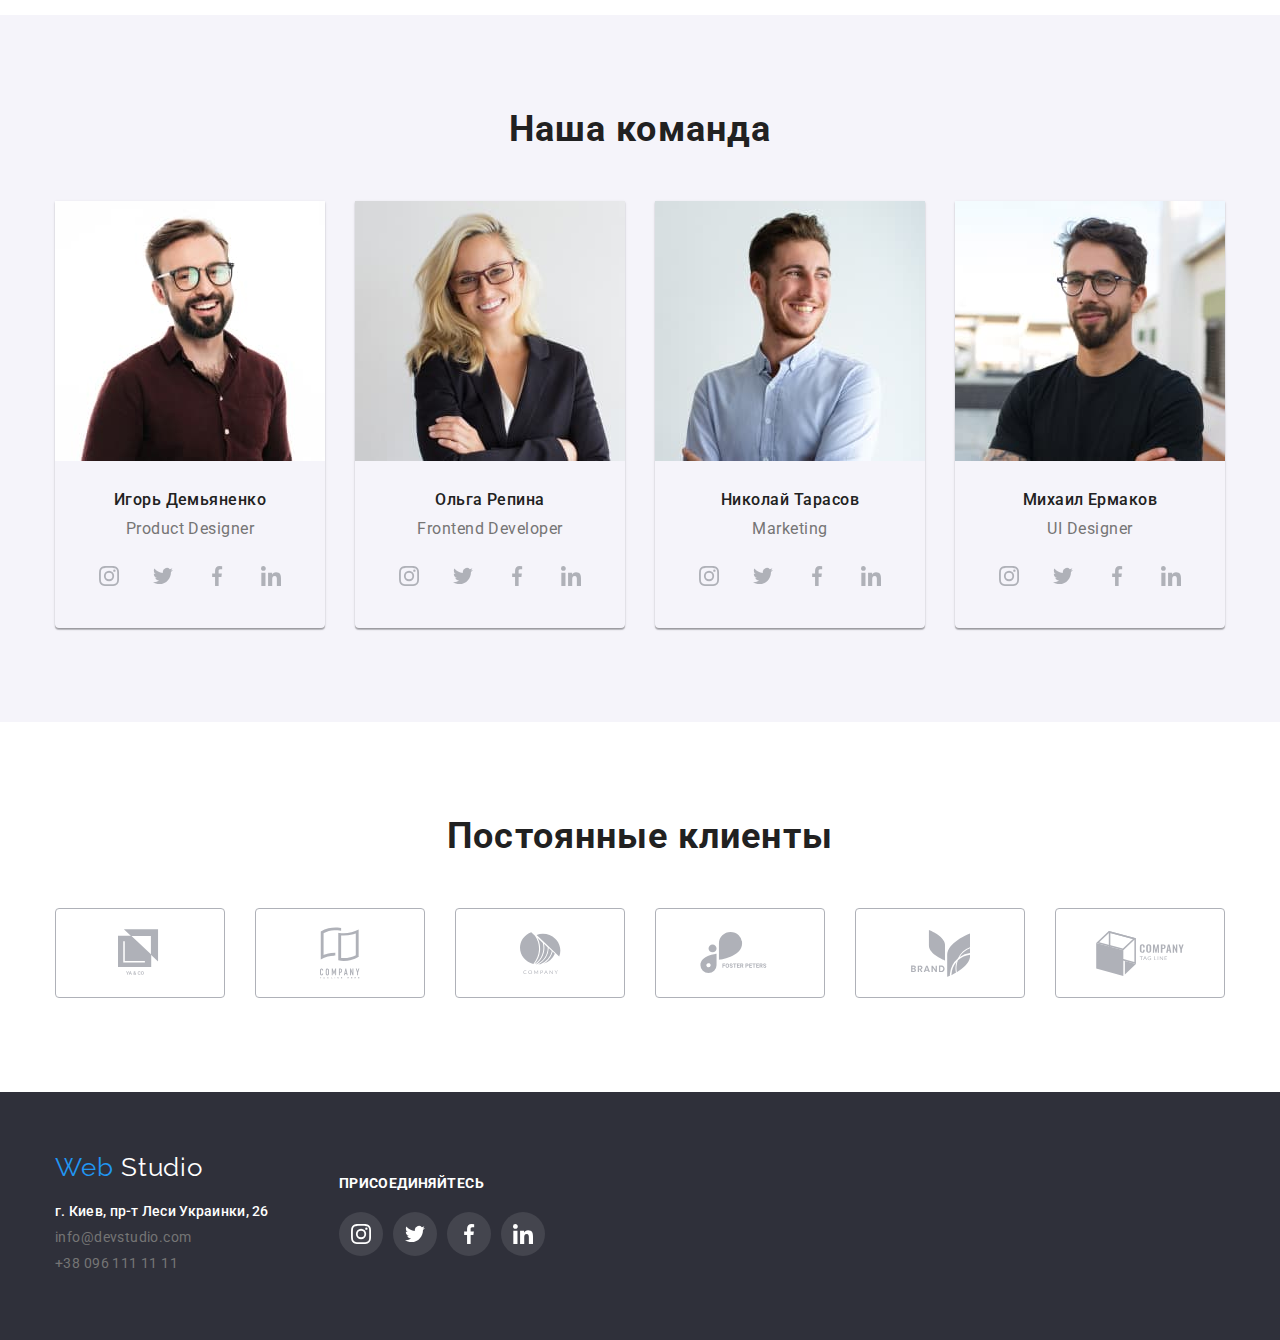
==== commit 24a41e55: "add button in hero" ====
--- a/index.html
+++ b/index.html
@@ -1,361 +1,400 @@
 <!DOCTYPE html>
 <html lang="ru">
-  <head>
-    <meta charset="UTF-8" />
-    <meta name="viewport" content="width=device-width, initial-scale=1.0" />
-    <title>Студия</title>
-    <link
-      href="https://fonts.googleapis.com/css2?family=Raleway:wght@700&family=Roboto:wght@400;500;700;900&display=swap"
-      rel="stylesheet"
-    />
-    <link
-      rel="stylesheet"
-      href="https://cdnjs.cloudflare.com/ajax/libs/modern-normalize/1.0.0/modern-normalize.min.css"
-    />
-    <link rel="stylesheet" href="./css/styles.css" />
-  </head>
-
-  <!-- ШАПКА -->
-
-  <body>
-    <header class="header-page">
-      <div class="container header">
-        <nav class="navigation">
-          <a class="logo" href="./index.html"><span class="web">Web</span>Studio</a>
-          <ul class="list nav">
-            <li class="link"><a href="./index.html" class="link-page current">Студия</a></li>
-            <li class="link"><a href="./portfolio.html" class="link-page">Портфолио</a></li>
-            <li class="link"><a href="#footer" class="link-page">Контакты</a></li>
-          </ul>
-        </nav>
-        <ul class="list address up">
-          <li class="link">
-            <a href="mailto:info@devstudio.com" class="link-contacts up"
-              ><svg class="icon-address" width="16px" height="12px">
-                <use href="./images/icon/sprite.svg#icon-mail"></use></svg
-              >info@devstudio.com</a
-            >
-          </li>
-          <li class="link">
-            <a href="tel:380961111111" class="link-contacts up"
-              ><svg class="icon-address" width="10px" height="16px">
-                <use href="./images/icon/sprite.svg#icon-smartphone"></use></svg
-              >+38 096 111 11 11</a
-            >
-          </li>
-        </ul>
-      </div>
-    </header>
-
-    <!--HERO-->
-
-    <main>
-      <section class="section hero">
-        <div class="container hero">
-          <h1 class="main">Эффективные решения<br />для вашего бизнеса</h1>
-          <a href="" class="link-hero">Заказать услугу</a>
-        </div>
-      </section>
-
-      <!--ОСОБЕННОСТИ-->
-
-      <section class="section features">
-        <div class="container">
-          <h2 hidden>Особенности</h2>
-          <ul class="list features">
-            <li class="item-features">
-              <h3 class="features-head">Внимание к деталям</h3>
-              <p class="features-text">
-                Идейные соображения, а также начало повседневной работы по формированию позиции.
-              </p>
-            </li>
-            <li class="item-features">
-              <h3 class="features-head">Пунктуальность</h3>
-              <p class="features-text">
-                Задача организации, в особенности же рамки и место обучения кадров влечет за собой.
-              </p>
-            </li>
-            <li class="item-features">
-              <h3 class="features-head">Планирование</h3>
-              <p class="features-text">
-                Равным образом консультация с широким активом в значительной степени обуславливает.
-              </p>
-            </li>
-            <li class="item-features">
-              <h3 class="features-head">Современные технологии</h3>
-              <p class="features-text">Значимость этих проблем настолько очевидна, что реализация плановых заданий.</p>
-            </li>
-          </ul>
-        </div>
-      </section>
-
-      <!--ЧЕМ МЫ ЗАНИМАЕМСЯ-->
-
-      <section class="section">
-        <div class="container">
-          <h2 class="heading">Чем мы занимаемся</h2>
-          <ul class="list heading">
-            <li class="item-heading">
-              <img src="./images/img-box1.jpg" width="370" alt="десктопные приложения" />
-              <p class="heading-text">Десктопные приложения</p>
-            </li>
-            <li class="item-heading">
-              <img src="./images/img-box2.jpg" width="370" alt="мобильные приложения" />
-              <p class="heading-text">Мобильные приложения</p>
-            </li>
-            <li class="item-heading">
-              <img src="./images/img-box3.jpg" width="370" alt="дизайнерские решения" />
-              <p class="heading-text">Дизайнерские решения</p>
-            </li>
-          </ul>
-        </div>
-      </section>
-
-      <!--НАША КОМАНДА-->
-
-      <section class="section team">
-        <div class="container">
-          <h2 class="heading">Наша команда</h2>
-          <ul class="list team">
-            <li class="item-team">
-              <img src="./images/img-command1.jpg" width="270" alt="Product Designer" />
-              <div class="work-div">
-                <h3 class="name">Игорь Демьяненко</h3>
-                <p class="work">Product Designer</p>
-                <ul class="list social">
-                  <li>
-                    <a class="link-social" href=""
-                      ><svg class="icon-social" width="20px" height="20px">
-                        <use href="./images/icon/sprite.svg#icon-instagram"></use></svg
-                    ></a>
-                  </li>
-                  <li>
-                    <a class="link-social" href=""
-                      ><svg class="icon-social" width="20px" height="20px">
-                        <use href="./images/icon/sprite.svg#icon-twitter"></use></svg
-                    ></a>
-                  </li>
-                  <li>
-                    <a class="link-social" href=""
-                      ><svg class="icon-social" width="20px" height="20px">
-                        <use href="./images/icon/sprite.svg#icon-facebook"></use></svg
-                    ></a>
-                  </li>
-                  <li>
-                    <a class="link-social" href=""
-                      ><svg class="icon-social" width="20px" height="20px">
-                        <use href="./images/icon/sprite.svg#icon-linkedin"></use></svg
-                    ></a>
-                  </li>
-                </ul>
-              </div>
-            </li>
-            <li class="item-team">
-              <img src="./images/img-command2.jpg" width="270" alt="Frontend Developer" />
-              <div class="work-div">
-                <h3 class="name">Ольга Репина</h3>
-                <p class="work">Frontend Developer</p>
-                <ul class="list social">
-                  <li>
-                    <a class="link-social" href=""
-                      ><svg class="icon-social" width="20px" height="20px">
-                        <use href="./images/icon/sprite.svg#icon-instagram"></use></svg
-                    ></a>
-                  </li>
-                  <li>
-                    <a class="link-social" href=""
-                      ><svg class="icon-social" width="20px" height="20px">
-                        <use href="./images/icon/sprite.svg#icon-twitter"></use></svg
-                    ></a>
-                  </li>
-                  <li>
-                    <a class="link-social" href=""
-                      ><svg class="icon-social" width="20px" height="20px">
-                        <use href="./images/icon/sprite.svg#icon-facebook"></use></svg
-                    ></a>
-                  </li>
-                  <li>
-                    <a class="link-social" href=""
-                      ><svg class="icon-social" width="20px" height="20px">
-                        <use href="./images/icon/sprite.svg#icon-linkedin"></use></svg
-                    ></a>
-                  </li>
-                </ul>
-              </div>
-            </li>
-            <li class="item-team">
-              <img src="./images/img-command3.jpg" width="270" alt="Marketing" />
-              <div class="work-div">
-                <h3 class="name">Николай Тарасов</h3>
-                <p class="work">Marketing</p>
-                <ul class="list social">
-                  <li>
-                    <a class="link-social" href=""
-                      ><svg class="icon-social" width="20px" height="20px">
-                        <use href="./images/icon/sprite.svg#icon-instagram"></use></svg
-                    ></a>
-                  </li>
-                  <li>
-                    <a class="link-social" href=""
-                      ><svg class="icon-social" width="20px" height="20px">
-                        <use href="./images/icon/sprite.svg#icon-twitter"></use></svg
-                    ></a>
-                  </li>
-                  <li>
-                    <a class="link-social" href=""
-                      ><svg class="icon-social" width="20px" height="20px">
-                        <use href="./images/icon/sprite.svg#icon-facebook"></use></svg
-                    ></a>
-                  </li>
-                  <li>
-                    <a class="link-social" href=""
-                      ><svg class="icon-social" width="20px" height="20px">
-                        <use href="./images/icon/sprite.svg#icon-linkedin"></use></svg
-                    ></a>
-                  </li>
-                </ul>
-              </div>
-            </li>
-            <li class="item-team">
-              <img src="./images/img-command4.jpg" width="270" alt="UI Designer" />
-              <div class="work-div">
-                <h3 class="name">Михаил Ермаков</h3>
-                <p class="work">UI Designer</p>
-                <ul class="list social">
-                  <li>
-                    <a class="link-social" href=""
-                      ><svg class="icon-social" width="20px" height="20px">
-                        <use href="./images/icon/sprite.svg#icon-instagram"></use></svg
-                    ></a>
-                  </li>
-                  <li>
-                    <a class="link-social" href=""
-                      ><svg class="icon-social" width="20px" height="20px">
-                        <use href="./images/icon/sprite.svg#icon-twitter"></use></svg
-                    ></a>
-                  </li>
-                  <li>
-                    <a class="link-social" href=""
-                      ><svg class="icon-social" width="20px" height="20px">
-                        <use href="./images/icon/sprite.svg#icon-facebook"></use></svg
-                    ></a>
-                  </li>
-                  <li>
-                    <a class="link-social" href=""
-                      ><svg class="icon-social" width="20px" height="20px">
-                        <use href="./images/icon/sprite.svg#icon-linkedin"></use></svg
-                    ></a>
-                  </li>
-                </ul>
-              </div>
-            </li>
-          </ul>
-        </div>
-      </section>
-
-      <!--ПОСТОЯННЫЕ КЛИЕНТЫ-->
-
-      <section class="section clients">
-        <div class="container clients">
-          <h2 class="heading">Постоянные клиенты</h2>
-          <ul class="list clients">
-            <li class="item-clients">
-              <a class="link-clients" href=""
-                ><svg class="icon-clients" width="44.27px" height="49.23px">
-                  <use href="./images/icon/sprite.svg#icon-logo-1"></use></svg
-              ></a>
-            </li>
-            <li class="item-clients">
-              <a class="link-clients" href=""
-                ><svg class="icon-clients" width="40px" height="52px">
-                  <use href="./images/icon/sprite.svg#icon-logo-2"></use></svg
-              ></a>
-            </li>
-            <li class="item-clients">
-              <a class="link-clients" href=""
-                ><svg class="icon-clients" width="41px" height="42.6px">
-                  <use href="./images/icon/sprite.svg#icon-logo-3"></use></svg
-              ></a>
-            </li>
-            <li class="item-clients">
-              <a class="link-clients" href=""
-                ><svg class="icon-clients" width="79.66px" height="42.02px">
-                  <use href="./images/icon/sprite.svg#icon-logo-4"></use></svg
-              ></a>
-            </li>
-            <li class="item-clients">
-              <a class="link-clients" href=""
-                ><svg class="icon-clients" width="59px" height="47px">
-                  <use href="./images/icon/sprite.svg#icon-logo-5"></use></svg
-              ></a>
-            </li>
-            <li class="item-clients">
-              <a class="link-clients" href=""
-                ><svg class="icon-clients" width="88.48px" height="45.44px">
-                  <use href="./images/icon/sprite.svg#icon-logo-6"></use></svg
-              ></a>
-            </li>
-          </ul>
-        </div>
-      </section>
-    </main>
-
-    <!-- FOOTER -->
-
-    <footer class="footer-page" id="footer">
-      <div class="container footer">
-        <div class="address-footer">
-          <div class="logo-footer">
-            <a class="logo down" href="./index.html"><span class="web">Web</span>Studio</a>
-          </div>
-          <address>
-            <ul class="list">
-              <li class="link-down">
-                <a
-                  href="https://goo.gl/maps/tncFJS4bmtnmpcFF8"
-                  class="link-contacts address"
-                  target="_blank"
-                  rel="noopener noreferrer"
-                  >г. Киев, пр-т Леси Украинки, 26</a
-                >
-              </li>
-              <li class="link-down">
-                <a href="mailto:info@devstudio.com" class="link-contacts down">info@devstudio.com</a>
-              </li>
-              <li class="link-down"><a href="tel:380961111111" class="link-contacts down">+38 096 111 11 11</a></li>
-            </ul>
-          </address>
-        </div>
-        <div class="social-footer">
-          <h2 class="features-head">Присоединяйтесь</h2>
-          <ul class="list social footer">
-            <li>
-              <a class="link-social footer" href=""
-                ><svg class="icon-social" width="20px" height="20px">
-                  <use href="./images/icon/sprite.svg#icon-instagram"></use></svg
-              ></a>
-            </li>
-            <li>
-              <a class="link-social footer" href=""
-                ><svg class="icon-social" width="20px" height="20px">
-                  <use href="./images/icon/sprite.svg#icon-twitter"></use></svg
-              ></a>
-            </li>
-            <li>
-              <a class="link-social footer" href=""
-                ><svg class="icon-social" width="20px" height="20px">
-                  <use href="./images/icon/sprite.svg#icon-facebook"></use></svg
-              ></a>
-            </li>
-            <li>
-              <a class="link-social footer" href=""
-                ><svg class="icon-social" width="20px" height="20px">
-                  <use href="./images/icon/sprite.svg#icon-linkedin"></use></svg
-              ></a>
-            </li>
-          </ul>
-        </div>
-      </div>
-    </footer>
-  </body>
+	<head>
+		<meta charset="UTF-8" />
+		<meta name="viewport" content="width=device-width, initial-scale=1.0" />
+		<title>Студия</title>
+		<link
+			href="https://fonts.googleapis.com/css2?family=Raleway:wght@700&family=Roboto:wght@400;500;700;900&display=swap"
+			rel="stylesheet"
+		/>
+		<link
+			rel="stylesheet"
+			href="https://cdnjs.cloudflare.com/ajax/libs/modern-normalize/1.0.0/modern-normalize.min.css"
+		/>
+		<link rel="stylesheet" href="./css/styles.css" />
+	</head>
+
+	<!-- ШАПКА -->
+
+	<body>
+		<header class="header-page">
+			<div class="container header">
+				<nav class="navigation">
+					<a class="logo" href="./index.html">
+						<span class="web">Web</span>
+						Studio
+					</a>
+					<ul class="list nav">
+						<li class="link"><a href="./index.html" class="link-page current">Студия</a></li>
+						<li class="link"><a href="./portfolio.html" class="link-page">Портфолио</a></li>
+						<li class="link"><a href="#footer" class="link-page">Контакты</a></li>
+					</ul>
+				</nav>
+				<ul class="list address up">
+					<li class="link">
+						<a href="mailto:info@devstudio.com" class="link-contacts up">
+							<svg class="icon-address" width="16px" height="12px">
+								<use href="./images/icon/sprite.svg#icon-mail"></use>
+							</svg>
+							info@devstudio.com
+						</a>
+					</li>
+					<li class="link">
+						<a href="tel:380961111111" class="link-contacts up">
+							<svg class="icon-address" width="10px" height="16px">
+								<use href="./images/icon/sprite.svg#icon-smartphone"></use>
+							</svg>
+							+38 096 111 11 11
+						</a>
+					</li>
+				</ul>
+			</div>
+		</header>
+
+		<!--HERO-->
+
+		<main>
+			<section class="section hero">
+				<div class="container hero">
+					<h1 class="main">
+						Эффективные решения
+						<br />
+						для вашего бизнеса
+					</h1>
+					<button class="link-hero">Заказать услугу</button>
+				</div>
+			</section>
+
+			<!--ОСОБЕННОСТИ-->
+
+			<section class="section features">
+				<div class="container">
+					<h2 hidden>Особенности</h2>
+					<ul class="list features">
+						<li class="item-features">
+							<h3 class="features-head">Внимание к деталям</h3>
+							<p class="features-text">
+								Идейные соображения, а также начало повседневной работы по формированию позиции.
+							</p>
+						</li>
+						<li class="item-features">
+							<h3 class="features-head">Пунктуальность</h3>
+							<p class="features-text">
+								Задача организации, в особенности же рамки и место обучения кадров влечет за собой.
+							</p>
+						</li>
+						<li class="item-features">
+							<h3 class="features-head">Планирование</h3>
+							<p class="features-text">
+								Равным образом консультация с широким активом в значительной степени обуславливает.
+							</p>
+						</li>
+						<li class="item-features">
+							<h3 class="features-head">Современные технологии</h3>
+							<p class="features-text">Значимость этих проблем настолько очевидна, что реализация плановых заданий.</p>
+						</li>
+					</ul>
+				</div>
+			</section>
+
+			<!--ЧЕМ МЫ ЗАНИМАЕМСЯ-->
+
+			<section class="section">
+				<div class="container">
+					<h2 class="heading">Чем мы занимаемся</h2>
+					<ul class="list heading">
+						<li class="item-heading">
+							<img src="./images/img-box1.jpg" width="370" alt="десктопные приложения" />
+							<p class="heading-text">Десктопные приложения</p>
+						</li>
+						<li class="item-heading">
+							<img src="./images/img-box2.jpg" width="370" alt="мобильные приложения" />
+							<p class="heading-text">Мобильные приложения</p>
+						</li>
+						<li class="item-heading">
+							<img src="./images/img-box3.jpg" width="370" alt="дизайнерские решения" />
+							<p class="heading-text">Дизайнерские решения</p>
+						</li>
+					</ul>
+				</div>
+			</section>
+
+			<!--НАША КОМАНДА-->
+
+			<section class="section team">
+				<div class="container">
+					<h2 class="heading">Наша команда</h2>
+					<ul class="list team">
+						<li class="item-team">
+							<img src="./images/img-command1.jpg" width="270" alt="Product Designer" />
+							<div class="work-div">
+								<h3 class="name">Игорь Демьяненко</h3>
+								<p class="work">Product Designer</p>
+								<ul class="list social">
+									<li>
+										<a class="link-social" href="">
+											<svg class="icon-social" width="20px" height="20px">
+												<use href="./images/icon/sprite.svg#icon-instagram"></use>
+											</svg>
+										</a>
+									</li>
+									<li>
+										<a class="link-social" href="">
+											<svg class="icon-social" width="20px" height="20px">
+												<use href="./images/icon/sprite.svg#icon-twitter"></use>
+											</svg>
+										</a>
+									</li>
+									<li>
+										<a class="link-social" href="">
+											<svg class="icon-social" width="20px" height="20px">
+												<use href="./images/icon/sprite.svg#icon-facebook"></use>
+											</svg>
+										</a>
+									</li>
+									<li>
+										<a class="link-social" href="">
+											<svg class="icon-social" width="20px" height="20px">
+												<use href="./images/icon/sprite.svg#icon-linkedin"></use>
+											</svg>
+										</a>
+									</li>
+								</ul>
+							</div>
+						</li>
+						<li class="item-team">
+							<img src="./images/img-command2.jpg" width="270" alt="Frontend Developer" />
+							<div class="work-div">
+								<h3 class="name">Ольга Репина</h3>
+								<p class="work">Frontend Developer</p>
+								<ul class="list social">
+									<li>
+										<a class="link-social" href="">
+											<svg class="icon-social" width="20px" height="20px">
+												<use href="./images/icon/sprite.svg#icon-instagram"></use>
+											</svg>
+										</a>
+									</li>
+									<li>
+										<a class="link-social" href="">
+											<svg class="icon-social" width="20px" height="20px">
+												<use href="./images/icon/sprite.svg#icon-twitter"></use>
+											</svg>
+										</a>
+									</li>
+									<li>
+										<a class="link-social" href="">
+											<svg class="icon-social" width="20px" height="20px">
+												<use href="./images/icon/sprite.svg#icon-facebook"></use>
+											</svg>
+										</a>
+									</li>
+									<li>
+										<a class="link-social" href="">
+											<svg class="icon-social" width="20px" height="20px">
+												<use href="./images/icon/sprite.svg#icon-linkedin"></use>
+											</svg>
+										</a>
+									</li>
+								</ul>
+							</div>
+						</li>
+						<li class="item-team">
+							<img src="./images/img-command3.jpg" width="270" alt="Marketing" />
+							<div class="work-div">
+								<h3 class="name">Николай Тарасов</h3>
+								<p class="work">Marketing</p>
+								<ul class="list social">
+									<li>
+										<a class="link-social" href="">
+											<svg class="icon-social" width="20px" height="20px">
+												<use href="./images/icon/sprite.svg#icon-instagram"></use>
+											</svg>
+										</a>
+									</li>
+									<li>
+										<a class="link-social" href="">
+											<svg class="icon-social" width="20px" height="20px">
+												<use href="./images/icon/sprite.svg#icon-twitter"></use>
+											</svg>
+										</a>
+									</li>
+									<li>
+										<a class="link-social" href="">
+											<svg class="icon-social" width="20px" height="20px">
+												<use href="./images/icon/sprite.svg#icon-facebook"></use>
+											</svg>
+										</a>
+									</li>
+									<li>
+										<a class="link-social" href="">
+											<svg class="icon-social" width="20px" height="20px">
+												<use href="./images/icon/sprite.svg#icon-linkedin"></use>
+											</svg>
+										</a>
+									</li>
+								</ul>
+							</div>
+						</li>
+						<li class="item-team">
+							<img src="./images/img-command4.jpg" width="270" alt="UI Designer" />
+							<div class="work-div">
+								<h3 class="name">Михаил Ермаков</h3>
+								<p class="work">UI Designer</p>
+								<ul class="list social">
+									<li>
+										<a class="link-social" href="">
+											<svg class="icon-social" width="20px" height="20px">
+												<use href="./images/icon/sprite.svg#icon-instagram"></use>
+											</svg>
+										</a>
+									</li>
+									<li>
+										<a class="link-social" href="">
+											<svg class="icon-social" width="20px" height="20px">
+												<use href="./images/icon/sprite.svg#icon-twitter"></use>
+											</svg>
+										</a>
+									</li>
+									<li>
+										<a class="link-social" href="">
+											<svg class="icon-social" width="20px" height="20px">
+												<use href="./images/icon/sprite.svg#icon-facebook"></use>
+											</svg>
+										</a>
+									</li>
+									<li>
+										<a class="link-social" href="">
+											<svg class="icon-social" width="20px" height="20px">
+												<use href="./images/icon/sprite.svg#icon-linkedin"></use>
+											</svg>
+										</a>
+									</li>
+								</ul>
+							</div>
+						</li>
+					</ul>
+				</div>
+			</section>
+
+			<!--ПОСТОЯННЫЕ КЛИЕНТЫ-->
+
+			<section class="section clients">
+				<div class="container clients">
+					<h2 class="heading">Постоянные клиенты</h2>
+					<ul class="list clients">
+						<li class="item-clients">
+							<a class="link-clients" href="">
+								<svg class="icon-clients" width="44.27px" height="49.23px">
+									<use href="./images/icon/sprite.svg#icon-logo-1"></use>
+								</svg>
+							</a>
+						</li>
+						<li class="item-clients">
+							<a class="link-clients" href="">
+								<svg class="icon-clients" width="40px" height="52px">
+									<use href="./images/icon/sprite.svg#icon-logo-2"></use>
+								</svg>
+							</a>
+						</li>
+						<li class="item-clients">
+							<a class="link-clients" href="">
+								<svg class="icon-clients" width="41px" height="42.6px">
+									<use href="./images/icon/sprite.svg#icon-logo-3"></use>
+								</svg>
+							</a>
+						</li>
+						<li class="item-clients">
+							<a class="link-clients" href="">
+								<svg class="icon-clients" width="79.66px" height="42.02px">
+									<use href="./images/icon/sprite.svg#icon-logo-4"></use>
+								</svg>
+							</a>
+						</li>
+						<li class="item-clients">
+							<a class="link-clients" href="">
+								<svg class="icon-clients" width="59px" height="47px">
+									<use href="./images/icon/sprite.svg#icon-logo-5"></use>
+								</svg>
+							</a>
+						</li>
+						<li class="item-clients">
+							<a class="link-clients" href="">
+								<svg class="icon-clients" width="88.48px" height="45.44px">
+									<use href="./images/icon/sprite.svg#icon-logo-6"></use>
+								</svg>
+							</a>
+						</li>
+					</ul>
+				</div>
+			</section>
+		</main>
+
+		<!-- FOOTER -->
+
+		<footer class="footer-page" id="footer">
+			<div class="container footer">
+				<div class="address-footer">
+					<div class="logo-footer">
+						<a class="logo down" href="./index.html">
+							<span class="web">Web</span>
+							Studio
+						</a>
+					</div>
+					<address>
+						<ul class="list">
+							<li class="link-down">
+								<a
+									href="https://goo.gl/maps/tncFJS4bmtnmpcFF8"
+									class="link-contacts address"
+									target="_blank"
+									rel="noopener noreferrer"
+								>
+									г. Киев, пр-т Леси Украинки, 26
+								</a>
+							</li>
+							<li class="link-down">
+								<a href="mailto:info@devstudio.com" class="link-contacts down">info@devstudio.com</a>
+							</li>
+							<li class="link-down"><a href="tel:380961111111" class="link-contacts down">+38 096 111 11 11</a></li>
+						</ul>
+					</address>
+				</div>
+				<div class="social-footer">
+					<h2 class="features-head">Присоединяйтесь</h2>
+					<ul class="list social footer">
+						<li>
+							<a class="link-social footer" href="">
+								<svg class="icon-social" width="20px" height="20px">
+									<use href="./images/icon/sprite.svg#icon-instagram"></use>
+								</svg>
+							</a>
+						</li>
+						<li>
+							<a class="link-social footer" href="">
+								<svg class="icon-social" width="20px" height="20px">
+									<use href="./images/icon/sprite.svg#icon-twitter"></use>
+								</svg>
+							</a>
+						</li>
+						<li>
+							<a class="link-social footer" href="">
+								<svg class="icon-social" width="20px" height="20px">
+									<use href="./images/icon/sprite.svg#icon-facebook"></use>
+								</svg>
+							</a>
+						</li>
+						<li>
+							<a class="link-social footer" href="">
+								<svg class="icon-social" width="20px" height="20px">
+									<use href="./images/icon/sprite.svg#icon-linkedin"></use>
+								</svg>
+							</a>
+						</li>
+					</ul>
+				</div>
+			</div>
+		</footer>
+	</body>
 </html>
